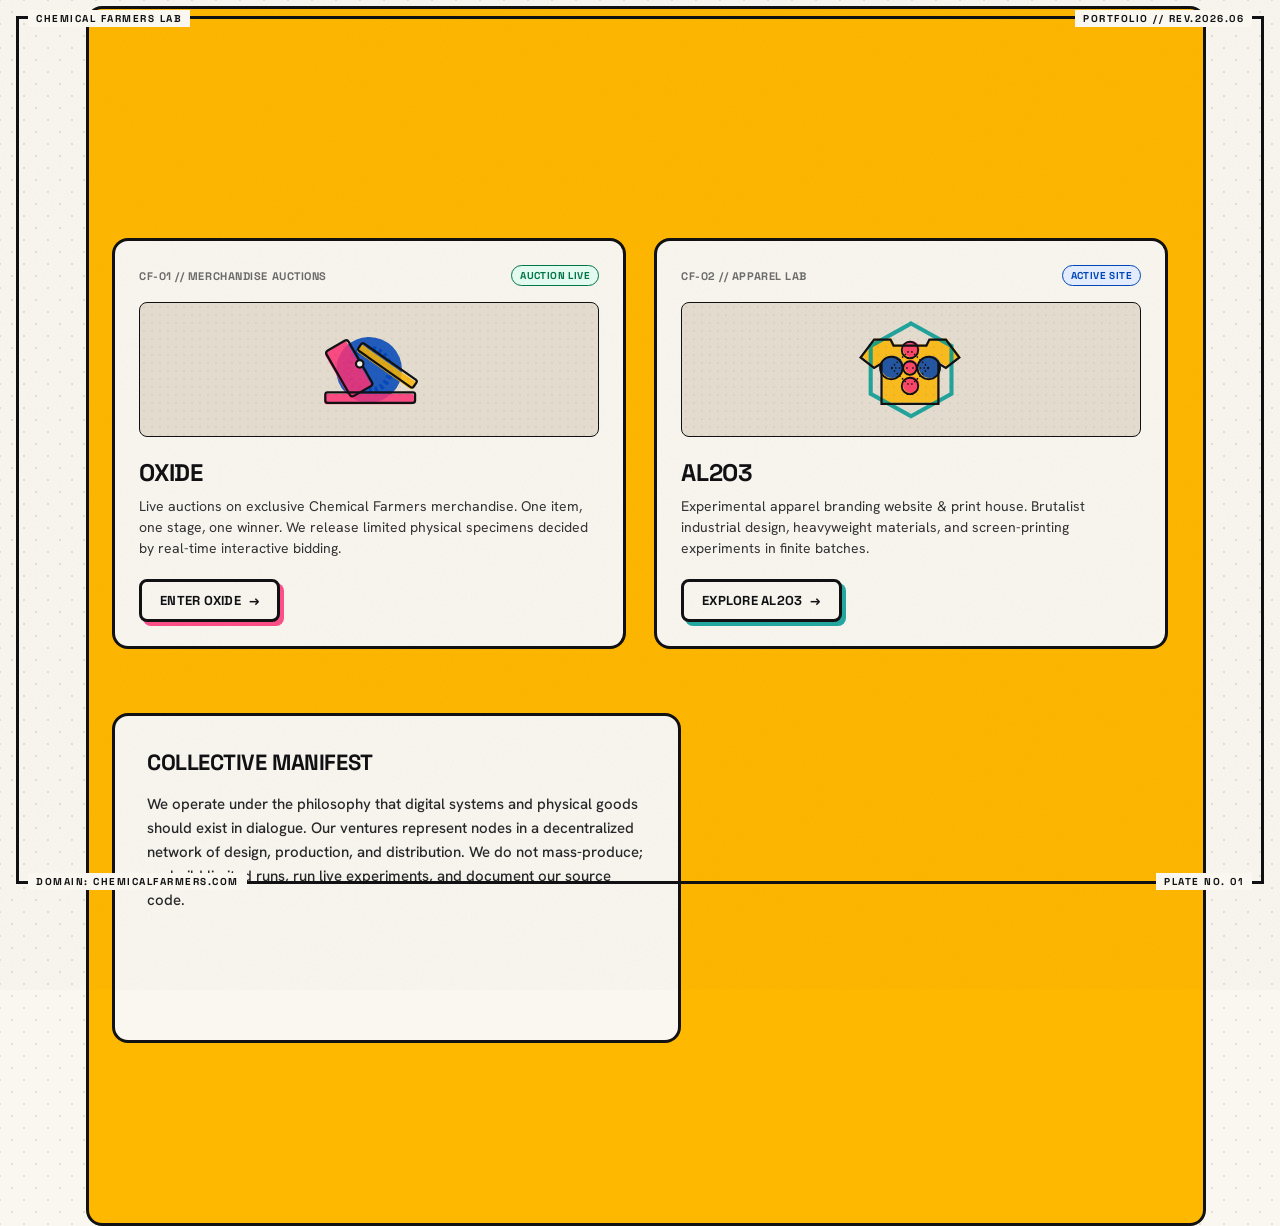
==== index.html @ 2aa8de23 "Optimize vertical spacing, card heights, and page headers to fit content above the first fold" ====
<!DOCTYPE html>
<html lang="en">
<head>
  <meta charset="UTF-8" />
  <meta name="viewport" content="width=device-width, initial-scale=1.0" />
  <title>Chemical Farmers — Ventures Directory</title>
  <meta name="description" content="A directory of active software and physical merchandise ventures built by the Chemical Farmers design lab." />
  <link rel="preconnect" href="https://fonts.googleapis.com" />
  <link rel="preconnect" href="https://fonts.gstatic.com" crossorigin />
  <link href="https://fonts.googleapis.com/css2?family=Space+Grotesk:wght@400;500;600;700;900&family=Hanken+Grotesk:wght@400;500;600;700&display=swap" rel="stylesheet" />
  <style>
    *, *::before, *::after {
      box-sizing: border-box;
      margin: 0;
      padding: 0;
    }

    :root {
      /* Risograph Spot Colors */
      --color-paper: #faf7f0;
      --color-paper-shadow: #e6dfd1;
      --color-ink-dark: #121215;
      
      --color-ink-pink: #ff3377;
      --color-ink-pink-alpha: rgba(255, 51, 119, 0.85);
      
      --color-ink-blue: #0047bb;
      --color-ink-blue-alpha: rgba(0, 71, 187, 0.85);
      
      --color-ink-yellow: #ffb800;
      --color-ink-yellow-alpha: rgba(255, 184, 0, 0.85);
      
      --color-ink-teal: #009c95;
      --color-ink-teal-alpha: rgba(0, 156, 149, 0.85);

      --font-display: "Space Grotesk", system-ui, sans-serif;
      --font-body: "Hanken Grotesk", system-ui, sans-serif;

      --border-heavy: 3.5px solid var(--color-ink-dark);
      --border-light: 1.5px solid var(--color-ink-dark);
    }

    html, body {
      background-color: var(--color-paper);
      /* Subtle halftone/dots background pattern */
      background-image: 
        radial-gradient(var(--color-paper-shadow) 1.5px, transparent 1.5px),
        radial-gradient(var(--color-paper-shadow) 1.5px, transparent 1.5px);
      background-size: 24px 24px;
      background-position: 0 0, 12px 12px;
      color: var(--color-ink-dark);
      font-family: var(--font-body);
      -webkit-font-smoothing: antialiased;
      text-rendering: optimizeLegibility;
      min-height: 100vh;
    }

    /* ── Fine-Grain Overlay ── */
    .noise-overlay {
      position: fixed;
      inset: 0;
      width: 100vw;
      height: 100vh;
      opacity: 0.16;
      z-index: 9999;
      pointer-events: none;
      filter: url(#riso-grain);
    }

    /* ── Print Frame Border ── */
    .print-frame {
      position: fixed;
      inset: 16px;
      border: var(--border-heavy);
      pointer-events: none;
      z-index: 9998;
    }

    .print-border-info {
      position: fixed;
      font-family: var(--font-display);
      font-size: 10px;
      font-weight: 700;
      letter-spacing: 0.15em;
      color: var(--color-ink-dark);
      z-index: 9999;
      pointer-events: none;
      background: var(--color-paper);
      padding: 2px 8px;
      text-transform: uppercase;
    }
    .print-border-info.top-left { top: 10px; left: 28px; }
    .print-border-info.top-right { top: 10px; right: 28px; }
    .print-border-info.bottom-left { bottom: 10px; left: 28px; }
    .print-border-info.bottom-right { bottom: 10px; right: 28px; }

    @media (max-width: 768px) {
      .print-frame { inset: 8px; border-width: 2px; }
      .print-border-info { display: none; }
    }

    /* ── Main Container ── */
    .container {
      max-width: 1120px;
      margin: 0 auto;
      padding: 36px 32px 64px;
      position: relative;
      z-index: 10;
    }

    @media (max-width: 768px) {
      .container {
        padding: 28px 20px 48px;
      }
    }

    /* ── Header ── */
    .header {
      display: flex;
      justify-content: space-between;
      align-items: center;
      margin-bottom: 24px;
    }

    .header-logo {
      display: flex;
      align-items: center;
      gap: 16px;
    }

    .brand-logo {
      display: block;
      filter: drop-shadow(1.5px 1.5px 0 var(--color-ink-dark));
      flex-shrink: 0;
    }

    .header-text-wrap {
      display: flex;
      flex-direction: column;
    }

    .header-eyebrow {
      font-family: var(--font-display);
      font-size: 11px;
      font-weight: 700;
      text-transform: uppercase;
      letter-spacing: 0.1em;
      color: var(--color-ink-pink);
      line-height: 1;
      margin-bottom: 4px;
    }

    .header-title-text {
      font-family: var(--font-display);
      font-size: clamp(20px, 3.5vw, 28px);
      font-weight: 900;
      text-transform: uppercase;
      letter-spacing: -0.02em;
      line-height: 1.1;
      color: var(--color-ink-dark);
      position: relative;
      display: inline-block;
    }

    /* Riso shift text shadow effect */
    .header-title-text::before {
      content: attr(data-text);
      position: absolute;
      left: 1.5px;
      top: -1px;
      color: var(--color-ink-pink-alpha);
      mix-blend-mode: multiply;
      z-index: -1;
      opacity: 0.9;
      pointer-events: none;
    }

    .header-title-text::after {
      content: attr(data-text);
      position: absolute;
      left: -1.5px;
      top: 1px;
      color: var(--color-ink-blue-alpha);
      mix-blend-mode: multiply;
      z-index: -2;
      opacity: 0.9;
      pointer-events: none;
    }

    .header-status {
      display: inline-flex;
      align-items: center;
      gap: 8px;
      padding: 6px 14px;
      border: var(--border-light);
      border-radius: 999px;
      background: var(--color-paper);
      font-family: var(--font-display);
      font-size: 11px;
      font-weight: 700;
      text-transform: uppercase;
      letter-spacing: 0.05em;
      flex-shrink: 0;
    }

    .status-dot {
      width: 7px;
      height: 7px;
      border-radius: 50%;
      background-color: var(--color-ink-teal);
      animation: pulse 1.8s infinite ease-in-out;
    }

    @keyframes pulse {
      0%, 100% { transform: scale(1); opacity: 1; }
      50% { transform: scale(1.3); opacity: 0.4; }
    }

    /* ── Page Intro ── */
    .page-intro {
      margin-bottom: 28px;
      max-width: 780px;
    }

    .page-desc-text {
      font-size: 16px;
      line-height: 1.5;
      font-weight: 500;
      color: var(--color-ink-dark);
      opacity: 0.85;
    }

    /* Brush highlighter effect */
    .highlight-ink {
      position: relative;
      display: inline-block;
      padding: 0 4px;
      z-index: 1;
    }

    .highlight-ink::before {
      content: "";
      position: absolute;
      left: 0;
      bottom: 2px;
      width: 100%;
      height: 48%;
      z-index: -1;
      transform: rotate(-0.5deg);
    }
    
    .highlight-ink.pink::before { background-color: var(--color-ink-pink-alpha); }
    .highlight-ink.yellow::before { background-color: var(--color-ink-yellow-alpha); }

    /* ── Section Header ── */
    .section-header {
      margin-bottom: 24px;
      border-bottom: var(--border-heavy);
      padding-bottom: 8px;
      display: flex;
      justify-content: space-between;
      align-items: flex-end;
    }

    .section-title {
      font-family: var(--font-display);
      font-size: 16px;
      font-weight: 800;
      text-transform: uppercase;
      letter-spacing: 0.05em;
      opacity: 0.8;
    }

    .section-tag {
      font-family: var(--font-display);
      font-size: 11px;
      font-weight: 700;
      letter-spacing: 0.08em;
      opacity: 0.5;
    }

    /* ── Ventures Grid ── */
    .ventures-grid {
      display: grid;
      grid-template-columns: repeat(auto-fit, minmax(320px, 1fr));
      gap: 28px;
      margin-bottom: 64px;
    }

    @media (max-width: 480px) {
      .ventures-grid {
        grid-template-columns: 1fr;
      }
    }

    /* ── Venture Cards ── */
    .card-wrap {
      position: relative;
      display: block;
      text-decoration: none;
      color: inherit;
      outline: none;
    }

    /* The offset print color shadow block */
    .card-ink-shadow {
      position: absolute;
      inset: 0;
      border-radius: 16px;
      border: var(--border-heavy);
      z-index: 1;
      transform: translate(6px, 6px);
      transition: transform 0.25s cubic-bezier(0.16, 1, 0.3, 1);
    }

    .pink-shadow { background-color: var(--color-ink-pink); }
    .teal-shadow { background-color: var(--color-ink-teal); }
    .yellow-shadow { background-color: var(--color-ink-yellow); }

    /* The primary card surface */
    .card-body {
      position: relative;
      z-index: 2;
      background: var(--color-paper);
      border: var(--border-heavy);
      border-radius: 16px;
      padding: 24px;
      height: 100%;
      display: flex;
      flex-direction: column;
      transition: transform 0.25s cubic-bezier(0.16, 1, 0.3, 1);
    }

    /* Card header metadata */
    .card-header {
      display: flex;
      justify-content: space-between;
      align-items: center;
      margin-bottom: 16px;
    }

    .card-meta {
      font-family: var(--font-display);
      font-size: 11px;
      font-weight: 700;
      letter-spacing: 0.05em;
      opacity: 0.6;
    }

    .card-status-pill {
      font-family: var(--font-display);
      font-size: 10px;
      font-weight: 700;
      text-transform: uppercase;
      padding: 3px 8px;
      border: var(--border-light);
      border-radius: 999px;
      letter-spacing: 0.04em;
    }

    .card-status-pill.green {
      background-color: #e5fdf3;
      color: #007747;
      border-color: #007747;
    }

    .card-status-pill.blue {
      background-color: #e6efff;
      color: var(--color-ink-blue);
      border-color: var(--color-ink-blue);
    }

    /* Card visual graphic container */
    .graphic-container {
      position: relative;
      width: 100%;
      height: 135px;
      background-color: var(--color-paper-shadow);
      border: var(--border-light);
      border-radius: 8px;
      margin-bottom: 20px;
      overflow: hidden;
      display: flex;
      align-items: center;
      justify-content: center;
    }

    /* Grid layout simulation inside cards */
    .graphic-container::before {
      content: "";
      position: absolute;
      inset: 0;
      background-image: radial-gradient(var(--color-ink-dark) 0.8px, transparent 0.8px);
      background-size: 8px 8px;
      opacity: 0.05;
      pointer-events: none;
    }

    .venture-graphic {
      width: 90%;
      height: 90%;
      max-height: 120px;
      transition: transform 0.4s cubic-bezier(0.16, 1, 0.3, 1);
    }

    /* Card Details */
    .card-title {
      font-family: var(--font-display);
      font-size: 24px;
      font-weight: 800;
      text-transform: uppercase;
      letter-spacing: -0.01em;
      margin-bottom: 8px;
      color: var(--color-ink-dark);
    }

    .card-desc {
      font-size: 14px;
      line-height: 1.5;
      opacity: 0.85;
      color: var(--color-ink-dark);
      margin-bottom: 20px;
      flex-grow: 1;
    }

    /* Card footer button */
    .card-footer {
      display: flex;
      margin-top: auto;
    }

    .card-link-btn {
      display: inline-flex;
      align-items: center;
      gap: 8px;
      font-family: var(--font-display);
      font-size: 13px;
      font-weight: 700;
      text-transform: uppercase;
      letter-spacing: 0.02em;
      padding: 10px 18px;
      border: var(--border-heavy);
      border-radius: 8px;
      background: var(--color-paper);
      color: var(--color-ink-dark);
      transition: background 0.15s, color 0.15s, box-shadow 0.25s, transform 0.25s;
    }

    .pink-btn { box-shadow: 4px 4px 0 var(--color-ink-pink-alpha); }
    .teal-btn { box-shadow: 4px 4px 0 var(--color-ink-teal-alpha); }

    .arrow {
      transition: transform 0.25s cubic-bezier(0.16, 1, 0.3, 1);
    }

    /* Interactive Hover Transitions */
    .card-wrap:hover .card-body {
      transform: translate(-4px, -4px);
    }

    .card-wrap:hover .card-ink-shadow {
      transform: translate(10px, 10px);
    }

    .card-wrap:active .card-body {
      transform: translate(1px, 1px);
    }

    .card-wrap:active .card-ink-shadow {
      transform: translate(3px, 3px);
    }

    /* Riso screen layers slide slightly relative to outline to feel organic */
    .card-wrap:hover .riso-layers {
      transform: translate(2px, -1.5px);
    }

    .card-wrap:hover .stamp-outlines {
      transform: translate(-1px, 1px);
    }

    .card-wrap:hover .venture-graphic {
      transform: scale(1.02);
    }

    .card-wrap:hover .pink-btn {
      background-color: var(--color-ink-pink);
      color: var(--color-paper);
      box-shadow: 0px 0px 0 var(--color-ink-pink-alpha);
      transform: translate(2px, 2px);
    }

    .card-wrap:hover .teal-btn {
      background-color: var(--color-ink-teal);
      color: var(--color-paper);
      box-shadow: 0px 0px 0 var(--color-ink-teal-alpha);
      transform: translate(2px, 2px);
    }

    .card-wrap:hover .arrow {
      transform: translateX(3px);
    }

    /* Transitions for SVG groups */
    .riso-layers, .stamp-outlines {
      transition: transform 0.4s cubic-bezier(0.16, 1, 0.3, 1);
    }

    /* ── Secondary Section: Studio Manifest & Logbook ── */
    .manifest-section {
      margin-bottom: 64px;
    }

    .manifest-grid {
      display: grid;
      grid-template-columns: 1.25fr 1fr;
      gap: 32px;
    }

    @media (max-width: 860px) {
      .manifest-grid {
        grid-template-columns: 1fr;
      }
    }

    .manifest-body {
      padding: 32px;
    }

    .manifest-title {
      font-family: var(--font-display);
      font-size: 22px;
      font-weight: 800;
      text-transform: uppercase;
      letter-spacing: -0.02em;
      margin-bottom: 16px;
    }

    .manifest-text {
      font-size: 15px;
      line-height: 1.6;
      opacity: 0.9;
      font-weight: 500;
    }

    .logbook-body {
      padding: 32px;
      background: var(--color-paper);
      border: var(--border-heavy);
      border-radius: 16px;
    }

    .logbook-title {
      font-family: var(--font-display);
      font-size: 18px;
      font-weight: 800;
      text-transform: uppercase;
      letter-spacing: -0.01em;
      margin-bottom: 20px;
      border-bottom: var(--border-light);
      padding-bottom: 8px;
    }

    .logbook-list {
      list-style: none;
      display: flex;
      flex-direction: column;
      gap: 18px;
    }

    .logbook-list li {
      display: flex;
      gap: 12px;
      align-items: flex-start;
    }

    .logbook-list li .num {
      font-family: var(--font-display);
      font-size: 13px;
      font-weight: 800;
      color: var(--color-ink-pink);
    }

    .logbook-list li .detail strong {
      font-family: var(--font-display);
      font-size: 15px;
      font-weight: 700;
      display: block;
      margin-bottom: 2px;
      text-transform: uppercase;
    }

    .logbook-list li .detail p {
      font-size: 13px;
      line-height: 1.4;
      opacity: 0.8;
    }

    /* ── Footer ── */
    .footer {
      border-top: var(--border-heavy);
      padding-top: 28px;
      display: flex;
      justify-content: space-between;
      align-items: center;
      font-family: var(--font-display);
      font-size: 12px;
      font-weight: 700;
      text-transform: uppercase;
      letter-spacing: 0.05em;
    }

    @media (max-width: 600px) {
      .footer {
        flex-direction: column;
        gap: 16px;
        text-align: center;
      }
    }

    .footer-links {
      display: flex;
      gap: 20px;
    }

    .footer-links a {
      color: var(--color-ink-dark);
      text-decoration: none;
      border-bottom: 2px solid transparent;
      transition: border-color 0.15s;
    }

    .footer-links a:hover {
      border-color: var(--color-ink-pink);
    }
  </style>
</head>
<body>

  <!-- Fine Grain Texture Layer -->
  <div class="noise-overlay"></div>

  <!-- SVG Filter defining organic Risograph grain -->
  <svg style="position: absolute; width: 0; height: 0;" aria-hidden="true">
    <filter id="riso-grain">
      <!-- Fractal noise for print paper fibers -->
      <feTurbulence type="fractalNoise" baseFrequency="0.8" numOctaves="4" stitchTiles="stitch" />
      <feColorMatrix type="matrix" values="0 0 0 0 0   0 0 0 0 0   0 0 0 0 0  0 0 0 0.18 0" />
    </filter>
  </svg>

  <!-- Technical Print Border Frame & Markings -->
  <div class="print-frame"></div>
  <div class="print-border-info top-left">Chemical Farmers Lab</div>
  <div class="print-border-info top-right">Portfolio // Rev.2026.06</div>
  <div class="print-border-info bottom-left">Domain: chemicalfarmers.com</div>
  <div class="print-border-info bottom-right">Plate No. 01</div>

  <div class="container">
    
    <!-- ── Header ── -->
    <header class="header">
      <div class="header-logo">
        <svg class="brand-logo" viewBox="0 0 100 100" width="46" height="46" aria-label="Chemical Farmers Stamp Logo">
          <!-- Overlapping translucent colors forming screen print stamps -->
          <g mix-blend-mode="multiply">
            <circle cx="43" cy="43" r="29" fill="var(--color-ink-pink)" />
            <circle cx="57" cy="43" r="29" fill="var(--color-ink-blue)" />
            <circle cx="50" cy="57" r="29" fill="var(--color-ink-yellow)" />
          </g>
          <!-- Heavy black stamp container -->
          <circle cx="50" cy="50" r="43" fill="none" stroke="var(--color-ink-dark)" stroke-width="4.5" />
          <path d="M 50 12 L 50 88 M 12 50 L 88 50" stroke="var(--color-ink-dark)" stroke-dasharray="2 6" stroke-width="1.5" />
        </svg>
        <div class="header-text-wrap">
          <span class="header-eyebrow">Chemical Farmers</span>
          <h1 class="header-title-text" data-text="Ventures Directory">Ventures Directory</h1>
        </div>
      </div>
      <div class="header-status">
        <span class="status-dot"></span>
        <span>Studio Active</span>
      </div>
    </header>

    <!-- ── Page Intro (Visible title description) ── -->
    <div class="page-intro">
      <p class="page-desc-text">
        A curated portfolio of active digital systems, live merchandise auctions, and experimental textile branding labs developed by the <span class="highlight-ink pink">Chemical Farmers</span> design collective.
      </p>
    </div>

    <!-- ── Ventures Section ── -->
    <section class="ventures-section">
      <div class="section-header">
        <h2 class="section-title">Active Projects</h2>
        <p class="section-tag">CATALOG: CF-01 // CF-02</p>
      </div>

      <div class="ventures-grid">
        
        <!-- Venture 01: Oxide -->
        <a href="https://oxide.chemicalfarmers.com" target="_blank" rel="noopener noreferrer" class="card-wrap">
          <div class="card-ink-shadow pink-shadow"></div>
          <div class="card-body">
            
            <div class="card-header">
              <span class="card-meta">CF-01 // MERCHANDISE AUCTIONS</span>
              <span class="card-status-pill green">Auction Live</span>
            </div>

            <!-- Conceptual Riso Illustration (Oxide: Gavel / Bid drop) -->
            <div class="graphic-container">
              <svg class="venture-graphic" viewBox="0 0 240 160" aria-hidden="true">
                <g class="riso-layers" mix-blend-mode="multiply">
                  <!-- Blue Layer: Sound waves / Target rings -->
                  <circle cx="120" cy="80" r="44" fill="var(--color-ink-blue-alpha)" />
                  <circle cx="120" cy="80" r="28" fill="none" stroke="var(--color-ink-blue-alpha)" stroke-width="8" stroke-dasharray="4 4" />
                  <!-- Pink Layer: Gavel strike blocks -->
                  <rect x="75" y="45" width="34" height="70" rx="4" transform="rotate(-30 92 80)" fill="var(--color-ink-pink-alpha)" />
                  <rect x="60" y="112" width="120" height="14" rx="3" fill="var(--color-ink-pink-alpha)" />
                  <!-- Yellow Layer: Gavel Handle -->
                  <rect x="98" y="70" width="90" height="12" rx="3" transform="rotate(35 143 76)" fill="var(--color-ink-yellow-alpha)" />
                </g>
                <!-- Offset outlines simulating print misalignment -->
                <g class="stamp-outlines" transform="translate(1.5, -2)">
                  <rect x="60" y="112" width="120" height="14" rx="3" fill="none" stroke="var(--color-ink-dark)" stroke-width="3" />
                  <rect x="75" y="45" width="34" height="70" rx="4" transform="rotate(-30 92 80)" fill="none" stroke="var(--color-ink-dark)" stroke-width="3" />
                  <rect x="98" y="70" width="90" height="12" rx="3" transform="rotate(35 143 76)" fill="none" stroke="var(--color-ink-dark)" stroke-width="3" />
                  <circle cx="106" cy="74" r="5" fill="var(--color-paper)" stroke="var(--color-ink-dark)" stroke-width="3" />
                </g>
              </svg>
            </div>

            <h3 class="card-title">Oxide</h3>
            <p class="card-desc">
              Live auctions on exclusive Chemical Farmers merchandise. One item, one stage, one winner. We release limited physical specimens decided by real-time interactive bidding.
            </p>

            <div class="card-footer">
              <span class="card-link-btn pink-btn">
                Enter Oxide <span class="arrow">→</span>
              </span>
            </div>
            
          </div>
        </a>

        <!-- Venture 02: AL2O3 -->
        <a href="https://al2o3.chemicalfarmers.com" target="_blank" rel="noopener noreferrer" class="card-wrap">
          <div class="card-ink-shadow teal-shadow"></div>
          <div class="card-body">
            
            <div class="card-header">
              <span class="card-meta">CF-02 // APPAREL LAB</span>
              <span class="card-status-pill blue">Active Site</span>
            </div>

            <!-- Conceptual Riso Illustration (AL2O3: Screen print t-shirt & chemical structure) -->
            <div class="graphic-container">
              <svg class="venture-graphic" viewBox="0 0 240 160" aria-hidden="true">
                <g class="riso-layers" mix-blend-mode="multiply">
                  <!-- Yellow Layer: T-shirt silhouette -->
                  <path d="M 72 38 L 94 38 L 98 46 L 120 46 L 142 46 L 146 38 L 168 38 L 186 62 L 168 76 L 158 70 L 158 124 L 82 124 L 82 70 L 72 76 L 54 62 Z" fill="var(--color-ink-yellow-alpha)" />
                  <!-- Teal Layer: Screen frame hexagon -->
                  <polygon points="120,18 174,48 174,112 120,142 66,112 66,48" fill="none" stroke="var(--color-ink-teal-alpha)" stroke-width="5.5" />
                  <!-- Blue Layer: Molecular structure representing Al2O3 -->
                  <circle cx="95" cy="76" r="15" fill="var(--color-ink-blue-alpha)" />
                  <circle cx="145" cy="76" r="15" fill="var(--color-ink-blue-alpha)" />
                  <circle cx="120" cy="52" r="11" fill="var(--color-ink-pink-alpha)" />
                  <circle cx="120" cy="100" r="11" fill="var(--color-ink-pink-alpha)" />
                  <circle cx="120" cy="76" r="9" fill="var(--color-ink-pink-alpha)" />
                </g>
                <!-- Offset outlines simulating print misalignment -->
                <g class="stamp-outlines" transform="translate(-1.5, 1.5)">
                  <!-- T-shirt outline -->
                  <path d="M 72 38 L 94 38 L 98 46 L 120 46 L 142 46 L 146 38 L 168 38 L 186 62 L 168 76 L 158 70 L 158 124 L 82 124 L 82 70 L 72 76 L 54 62 Z" fill="none" stroke="var(--color-ink-dark)" stroke-width="3" />
                  <!-- Chemical bonds (dashed) -->
                  <line x1="95" y1="76" x2="120" y2="52" stroke="var(--color-ink-dark)" stroke-width="2" stroke-dasharray="2 3" />
                  <line x1="95" y1="76" x2="120" y2="76" stroke="var(--color-ink-dark)" stroke-width="2" stroke-dasharray="2 3" />
                  <line x1="95" y1="76" x2="120" y2="100" stroke="var(--color-ink-dark)" stroke-width="2" stroke-dasharray="2 3" />
                  <line x1="145" y1="76" x2="120" y2="52" stroke="var(--color-ink-dark)" stroke-width="2" stroke-dasharray="2 3" />
                  <line x1="145" y1="76" x2="120" y2="76" stroke="var(--color-ink-dark)" stroke-width="2" stroke-dasharray="2 3" />
                  <line x1="145" y1="76" x2="120" y2="100" stroke="var(--color-ink-dark)" stroke-width="2" stroke-dasharray="2 3" />
                  <!-- Atoms outlines -->
                  <circle cx="95" cy="76" r="15" fill="none" stroke="var(--color-ink-dark)" stroke-width="2.5" />
                  <circle cx="145" cy="76" r="15" fill="none" stroke="var(--color-ink-dark)" stroke-width="2.5" />
                  <circle cx="120" cy="52" r="11" fill="none" stroke="var(--color-ink-dark)" stroke-width="2.5" />
                  <circle cx="120" cy="100" r="11" fill="none" stroke="var(--color-ink-dark)" stroke-width="2.5" />
                  <circle cx="120" cy="76" r="9" fill="none" stroke="var(--color-ink-dark)" stroke-width="2.5" />
                </g>
              </svg>
            </div>

            <h3 class="card-title">AL2O3</h3>
            <p class="card-desc">
              Experimental apparel branding website & print house. Brutalist industrial design, heavyweight materials, and screen-printing experiments in finite batches.
            </p>

            <div class="card-footer">
              <span class="card-link-btn teal-btn">
                Explore AL2O3 <span class="arrow">→</span>
              </span>
            </div>
            
          </div>
        </a>

      </div>
    </section>

    <!-- ── Secondary Section: Studio Manifest & Logbook ── -->
    <section class="manifest-section">
      <div class="manifest-grid">
        
        <div class="manifest-card">
          <div class="card-ink-shadow yellow-shadow"></div>
          <div class="card-body manifest-body">
            <h3 class="manifest-title">Collective Manifest</h3>
            <p class="manifest-text">
              We operate under the philosophy that digital systems and physical goods should exist in dialogue. Our ventures represent nodes in a decentralized network of design, production, and distribution. We do not mass-produce; we build limited runs, run live experiments, and document our source code.
            </p>
          </div>
        </div>

        <div class="logbook-card">
          <div class="logbook-body">
            <h3 class="logbook-title">Core Principles</h3>
            <ul class="logbook-list">
              <li>
                <span class="num">01 /</span>
                <div class="detail">
                  <strong>Tactile Overload</strong>
                  <p>Whether ink on cotton or pixels on a screen, texture, noise, and friction create depth.</p>
                </div>
              </li>
              <li>
                <span class="num">02 /</span>
                <div class="detail">
                  <strong>Open Architecture</strong>
                  <p>Our codebases and processes are shared openly, inviting adaptation and analysis.</p>
                </div>
              </li>
              <li>
                <span class="num">03 /</span>
                <div class="detail">
                  <strong>Finite Output</strong>
                  <p>Scarcity drives appreciation. When a batch or auction is complete, it does not repeat.</p>
                </div>
              </li>
            </ul>
          </div>
        </div>

      </div>
    </section>

    <!-- ── Footer ── -->
    <footer class="footer">
      <div class="footer-left">
        <p>&copy; 2026 Chemical Farmers. All rights reserved.</p>
      </div>
      <div class="footer-links">
        <a href="https://oxide.chemicalfarmers.com" target="_blank" rel="noopener noreferrer">Oxide</a>
        <a href="https://al2o3.chemicalfarmers.com" target="_blank" rel="noopener noreferrer">AL2O3</a>
      </div>
    </footer>

  </div>

</body>
</html>
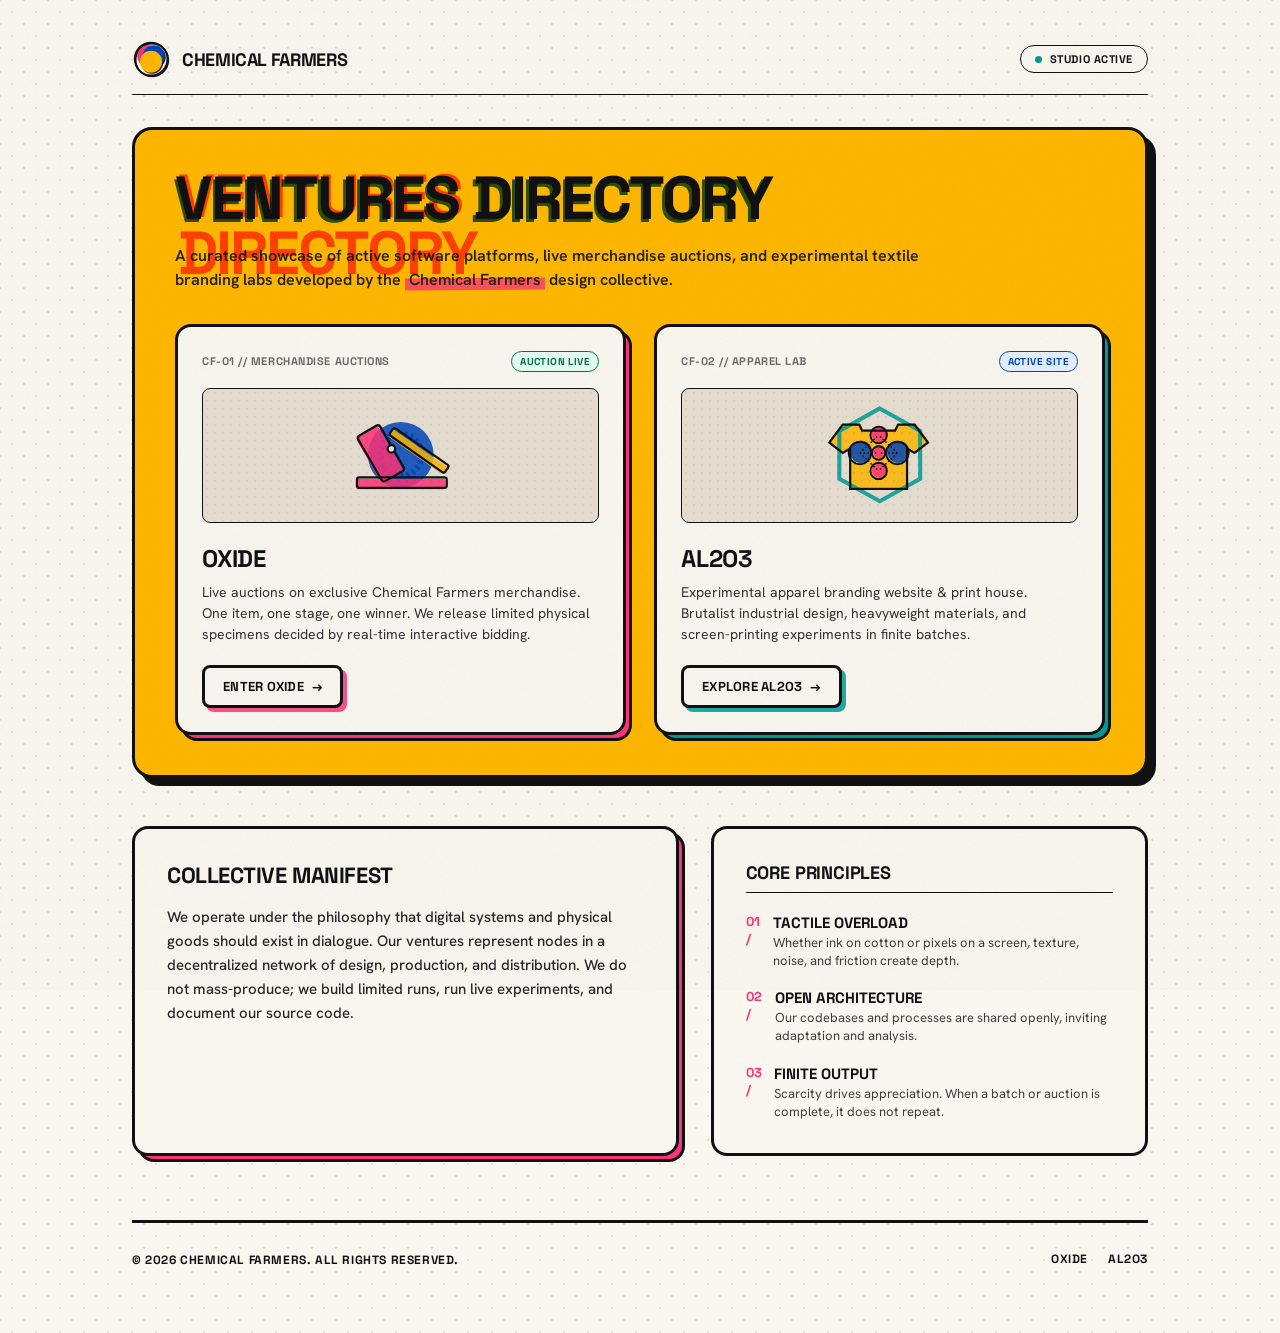
==== commit 19cca11b: "Position page title and description inside the yellow ventures container box" ====
--- a/index.html
+++ b/index.html
@@ -67,43 +67,11 @@
       filter: url(#riso-grain);
     }
 
-    /* ── Print Frame Border ── */
-    .print-frame {
-      position: fixed;
-      inset: 16px;
-      border: var(--border-heavy);
-      pointer-events: none;
-      z-index: 9998;
-    }
-
-    .print-border-info {
-      position: fixed;
-      font-family: var(--font-display);
-      font-size: 10px;
-      font-weight: 700;
-      letter-spacing: 0.15em;
-      color: var(--color-ink-dark);
-      z-index: 9999;
-      pointer-events: none;
-      background: var(--color-paper);
-      padding: 2px 8px;
-      text-transform: uppercase;
-    }
-    .print-border-info.top-left { top: 10px; left: 28px; }
-    .print-border-info.top-right { top: 10px; right: 28px; }
-    .print-border-info.bottom-left { bottom: 10px; left: 28px; }
-    .print-border-info.bottom-right { bottom: 10px; right: 28px; }
-
-    @media (max-width: 768px) {
-      .print-frame { inset: 8px; border-width: 2px; }
-      .print-border-info { display: none; }
-    }
-
     /* ── Main Container ── */
     .container {
-      max-width: 1120px;
+      max-width: 1080px;
       margin: 0 auto;
-      padding: 36px 32px 64px;
+      padding: 40px 32px 64px;
       position: relative;
       z-index: 10;
     }
@@ -119,72 +87,29 @@
       display: flex;
       justify-content: space-between;
       align-items: center;
-      margin-bottom: 24px;
+      margin-bottom: 32px;
+      border-bottom: var(--border-light);
+      padding-bottom: 16px;
     }
 
     .header-logo {
       display: flex;
       align-items: center;
-      gap: 16px;
+      gap: 12px;
     }
 
     .brand-logo {
       display: block;
-      filter: drop-shadow(1.5px 1.5px 0 var(--color-ink-dark));
+      filter: drop-shadow(1px 1px 0 var(--color-ink-dark));
       flex-shrink: 0;
     }
 
-    .header-text-wrap {
-      display: flex;
-      flex-direction: column;
-    }
-
-    .header-eyebrow {
-      font-family: var(--font-display);
-      font-size: 11px;
+    .header-title {
+      font-family: var(--font-display);
+      font-size: 18px;
       font-weight: 700;
       text-transform: uppercase;
-      letter-spacing: 0.1em;
-      color: var(--color-ink-pink);
-      line-height: 1;
-      margin-bottom: 4px;
-    }
-
-    .header-title-text {
-      font-family: var(--font-display);
-      font-size: clamp(20px, 3.5vw, 28px);
-      font-weight: 900;
-      text-transform: uppercase;
       letter-spacing: -0.02em;
-      line-height: 1.1;
-      color: var(--color-ink-dark);
-      position: relative;
-      display: inline-block;
-    }
-
-    /* Riso shift text shadow effect */
-    .header-title-text::before {
-      content: attr(data-text);
-      position: absolute;
-      left: 1.5px;
-      top: -1px;
-      color: var(--color-ink-pink-alpha);
-      mix-blend-mode: multiply;
-      z-index: -1;
-      opacity: 0.9;
-      pointer-events: none;
-    }
-
-    .header-title-text::after {
-      content: attr(data-text);
-      position: absolute;
-      left: -1.5px;
-      top: 1px;
-      color: var(--color-ink-blue-alpha);
-      mix-blend-mode: multiply;
-      z-index: -2;
-      opacity: 0.9;
-      pointer-events: none;
     }
 
     .header-status {
@@ -216,18 +141,87 @@
       50% { transform: scale(1.3); opacity: 0.4; }
     }
 
-    /* ── Page Intro ── */
-    .page-intro {
-      margin-bottom: 28px;
-      max-width: 780px;
-    }
-
-    .page-desc-text {
+    /* ── Ventures Yellow Box Container ── */
+    .ventures-box-wrap {
+      position: relative;
+      margin-bottom: 48px;
+    }
+
+    .ventures-box-shadow {
+      position: absolute;
+      inset: 0;
+      background-color: var(--color-ink-dark);
+      border-radius: 20px;
+      border: var(--border-heavy);
+      z-index: 1;
+      transform: translate(8px, 8px);
+    }
+
+    .ventures-box-body {
+      position: relative;
+      z-index: 2;
+      background-color: var(--color-ink-yellow);
+      border: var(--border-heavy);
+      border-radius: 20px;
+      padding: 40px;
+    }
+
+    @media (max-width: 768px) {
+      .ventures-box-body {
+        padding: 24px;
+      }
+    }
+
+    /* ── Ventures Intro (Title inside yellow box) ── */
+    .ventures-intro {
+      margin-bottom: 32px;
+      max-width: 800px;
+    }
+
+    .ventures-title {
+      font-family: var(--font-display);
+      font-size: clamp(2.2rem, 6vw, 3.8rem);
+      font-weight: 900;
+      text-transform: uppercase;
+      letter-spacing: -0.03em;
+      line-height: 0.95;
+      color: var(--color-ink-dark);
+      position: relative;
+      display: inline-block;
+      margin-bottom: 16px;
+    }
+
+    /* Riso shift text shadow effect using blend modes on yellow */
+    .ventures-title::before {
+      content: attr(data-text);
+      position: absolute;
+      left: 2.5px;
+      top: -2.5px;
+      color: var(--color-ink-pink-alpha);
+      mix-blend-mode: multiply;
+      z-index: -1;
+      opacity: 0.95;
+      pointer-events: none;
+    }
+
+    .ventures-title::after {
+      content: attr(data-text);
+      position: absolute;
+      left: -2.5px;
+      top: 2.5px;
+      color: var(--color-ink-blue-alpha);
+      mix-blend-mode: multiply;
+      z-index: -2;
+      opacity: 0.95;
+      pointer-events: none;
+    }
+
+    .ventures-desc {
       font-size: 16px;
       line-height: 1.5;
-      font-weight: 500;
+      font-weight: 600;
       color: var(--color-ink-dark);
-      opacity: 0.85;
+      opacity: 0.9;
     }
 
     /* Brush highlighter effect */
@@ -252,39 +246,11 @@
     .highlight-ink.pink::before { background-color: var(--color-ink-pink-alpha); }
     .highlight-ink.yellow::before { background-color: var(--color-ink-yellow-alpha); }
 
-    /* ── Section Header ── */
-    .section-header {
-      margin-bottom: 24px;
-      border-bottom: var(--border-heavy);
-      padding-bottom: 8px;
-      display: flex;
-      justify-content: space-between;
-      align-items: flex-end;
-    }
-
-    .section-title {
-      font-family: var(--font-display);
-      font-size: 16px;
-      font-weight: 800;
-      text-transform: uppercase;
-      letter-spacing: 0.05em;
-      opacity: 0.8;
-    }
-
-    .section-tag {
-      font-family: var(--font-display);
-      font-size: 11px;
-      font-weight: 700;
-      letter-spacing: 0.08em;
-      opacity: 0.5;
-    }
-
     /* ── Ventures Grid ── */
     .ventures-grid {
       display: grid;
       grid-template-columns: repeat(auto-fit, minmax(320px, 1fr));
       gap: 28px;
-      margin-bottom: 64px;
     }
 
     @media (max-width: 480px) {
@@ -300,6 +266,11 @@
       text-decoration: none;
       color: inherit;
       outline: none;
+    }
+
+    /* Positioned containers for cards & manifests */
+    .manifest-card, .logbook-card {
+      position: relative;
     }
 
     /* The offset print color shadow block */
@@ -649,19 +620,12 @@
     </filter>
   </svg>
 
-  <!-- Technical Print Border Frame & Markings -->
-  <div class="print-frame"></div>
-  <div class="print-border-info top-left">Chemical Farmers Lab</div>
-  <div class="print-border-info top-right">Portfolio // Rev.2026.06</div>
-  <div class="print-border-info bottom-left">Domain: chemicalfarmers.com</div>
-  <div class="print-border-info bottom-right">Plate No. 01</div>
-
   <div class="container">
     
     <!-- ── Header ── -->
     <header class="header">
       <div class="header-logo">
-        <svg class="brand-logo" viewBox="0 0 100 100" width="46" height="46" aria-label="Chemical Farmers Stamp Logo">
+        <svg class="brand-logo" viewBox="0 0 100 100" width="38" height="38" aria-label="Chemical Farmers Stamp Logo">
           <!-- Overlapping translucent colors forming screen print stamps -->
           <g mix-blend-mode="multiply">
             <circle cx="43" cy="43" r="29" fill="var(--color-ink-pink)" />
@@ -670,12 +634,8 @@
           </g>
           <!-- Heavy black stamp container -->
           <circle cx="50" cy="50" r="43" fill="none" stroke="var(--color-ink-dark)" stroke-width="4.5" />
-          <path d="M 50 12 L 50 88 M 12 50 L 88 50" stroke="var(--color-ink-dark)" stroke-dasharray="2 6" stroke-width="1.5" />
         </svg>
-        <div class="header-text-wrap">
-          <span class="header-eyebrow">Chemical Farmers</span>
-          <h1 class="header-title-text" data-text="Ventures Directory">Ventures Directory</h1>
-        </div>
+        <span class="header-title">Chemical Farmers</span>
       </div>
       <div class="header-status">
         <span class="status-dot"></span>
@@ -683,138 +643,140 @@
       </div>
     </header>
 
-    <!-- ── Page Intro (Visible title description) ── -->
-    <div class="page-intro">
-      <p class="page-desc-text">
-        A curated portfolio of active digital systems, live merchandise auctions, and experimental textile branding labs developed by the <span class="highlight-ink pink">Chemical Farmers</span> design collective.
-      </p>
+    <!-- ── Ventures Yellow Box Container ── -->
+    <div class="ventures-box-wrap">
+      <div class="ventures-box-shadow"></div>
+      <div class="ventures-box-body">
+
+        <!-- ── Ventures Intro (Title inside yellow box) ── -->
+        <div class="ventures-intro">
+          <h1 class="ventures-title" data-text="Ventures Directory">Ventures Directory</h1>
+          <p class="ventures-desc">
+            A curated showcase of active software platforms, live merchandise auctions, and experimental textile branding labs developed by the <span class="highlight-ink pink">Chemical Farmers</span> design collective.
+          </p>
+        </div>
+
+        <!-- ── Ventures Section Grid ── -->
+        <div class="ventures-grid">
+          
+          <!-- Venture 01: Oxide -->
+          <a href="https://oxide.chemicalfarmers.com" target="_blank" rel="noopener noreferrer" class="card-wrap">
+            <div class="card-ink-shadow pink-shadow"></div>
+            <div class="card-body">
+              
+              <div class="card-header">
+                <span class="card-meta">CF-01 // MERCHANDISE AUCTIONS</span>
+                <span class="card-status-pill green">Auction Live</span>
+              </div>
+
+              <!-- Conceptual Riso Illustration (Oxide: Gavel / Bid drop) -->
+              <div class="graphic-container">
+                <svg class="venture-graphic" viewBox="0 0 240 160" aria-hidden="true">
+                  <g class="riso-layers" mix-blend-mode="multiply">
+                    <!-- Blue Layer: Sound waves / Target rings -->
+                    <circle cx="120" cy="80" r="44" fill="var(--color-ink-blue-alpha)" />
+                    <circle cx="120" cy="80" r="28" fill="none" stroke="var(--color-ink-blue-alpha)" stroke-width="8" stroke-dasharray="4 4" />
+                    <!-- Pink Layer: Gavel strike blocks -->
+                    <rect x="75" y="45" width="34" height="70" rx="4" transform="rotate(-30 92 80)" fill="var(--color-ink-pink-alpha)" />
+                    <rect x="60" y="112" width="120" height="14" rx="3" fill="var(--color-ink-pink-alpha)" />
+                    <!-- Yellow Layer: Gavel Handle -->
+                    <rect x="98" y="70" width="90" height="12" rx="3" transform="rotate(35 143 76)" fill="var(--color-ink-yellow-alpha)" />
+                  </g>
+                  <!-- Offset outlines simulating print misalignment -->
+                  <g class="stamp-outlines" transform="translate(1.5, -2)">
+                    <rect x="60" y="112" width="120" height="14" rx="3" fill="none" stroke="var(--color-ink-dark)" stroke-width="3" />
+                    <rect x="75" y="45" width="34" height="70" rx="4" transform="rotate(-30 92 80)" fill="none" stroke="var(--color-ink-dark)" stroke-width="3" />
+                    <rect x="98" y="70" width="90" height="12" rx="3" transform="rotate(35 143 76)" fill="none" stroke="var(--color-ink-dark)" stroke-width="3" />
+                    <circle cx="106" cy="74" r="5" fill="var(--color-paper)" stroke="var(--color-ink-dark)" stroke-width="3" />
+                  </g>
+                </svg>
+              </div>
+
+              <h3 class="card-title">Oxide</h3>
+              <p class="card-desc">
+                Live auctions on exclusive Chemical Farmers merchandise. One item, one stage, one winner. We release limited physical specimens decided by real-time interactive bidding.
+              </p>
+
+              <div class="card-footer">
+                <span class="card-link-btn pink-btn">
+                  Enter Oxide <span class="arrow">→</span>
+                </span>
+              </div>
+              
+            </div>
+          </a>
+
+          <!-- Venture 02: AL2O3 -->
+          <a href="https://al2o3.chemicalfarmers.com" target="_blank" rel="noopener noreferrer" class="card-wrap">
+            <div class="card-ink-shadow teal-shadow"></div>
+            <div class="card-body">
+              
+              <div class="card-header">
+                <span class="card-meta">CF-02 // APPAREL LAB</span>
+                <span class="card-status-pill blue">Active Site</span>
+              </div>
+
+              <!-- Conceptual Riso Illustration (AL2O3: Screen print t-shirt & chemical structure) -->
+              <div class="graphic-container">
+                <svg class="venture-graphic" viewBox="0 0 240 160" aria-hidden="true">
+                  <g class="riso-layers" mix-blend-mode="multiply">
+                    <!-- Yellow Layer: T-shirt silhouette -->
+                    <path d="M 72 38 L 94 38 L 98 46 L 120 46 L 142 46 L 146 38 L 168 38 L 186 62 L 168 76 L 158 70 L 158 124 L 82 124 L 82 70 L 72 76 L 54 62 Z" fill="var(--color-ink-yellow-alpha)" />
+                    <!-- Teal Layer: Screen frame hexagon -->
+                    <polygon points="120,18 174,48 174,112 120,142 66,112 66,48" fill="none" stroke="var(--color-ink-teal-alpha)" stroke-width="5.5" />
+                    <!-- Blue Layer: Molecular structure representing Al2O3 -->
+                    <circle cx="95" cy="76" r="15" fill="var(--color-ink-blue-alpha)" />
+                    <circle cx="145" cy="76" r="15" fill="var(--color-ink-blue-alpha)" />
+                    <circle cx="120" cy="52" r="11" fill="var(--color-ink-pink-alpha)" />
+                    <circle cx="120" cy="100" r="11" fill="var(--color-ink-pink-alpha)" />
+                    <circle cx="120" cy="76" r="9" fill="var(--color-ink-pink-alpha)" />
+                  </g>
+                  <!-- Offset outlines simulating print misalignment -->
+                  <g class="stamp-outlines" transform="translate(-1.5, 1.5)">
+                    <!-- T-shirt outline -->
+                    <path d="M 72 38 L 94 38 L 98 46 L 120 46 L 142 46 L 146 38 L 168 38 L 186 62 L 168 76 L 158 70 L 158 124 L 82 124 L 82 70 L 72 76 L 54 62 Z" fill="none" stroke="var(--color-ink-dark)" stroke-width="3" />
+                    <!-- Chemical bonds (dashed) -->
+                    <line x1="95" y1="76" x2="120" y2="52" stroke="var(--color-ink-dark)" stroke-width="2" stroke-dasharray="2 3" />
+                    <line x1="95" y1="76" x2="120" y2="76" stroke="var(--color-ink-dark)" stroke-width="2" stroke-dasharray="2 3" />
+                    <line x1="95" y1="76" x2="120" y2="100" stroke="var(--color-ink-dark)" stroke-width="2" stroke-dasharray="2 3" />
+                    <line x1="145" y1="76" x2="120" y2="52" stroke="var(--color-ink-dark)" stroke-width="2" stroke-dasharray="2 3" />
+                    <line x1="145" y1="76" x2="120" y2="76" stroke="var(--color-ink-dark)" stroke-width="2" stroke-dasharray="2 3" />
+                    <line x1="145" y1="76" x2="120" y2="100" stroke="var(--color-ink-dark)" stroke-width="2" stroke-dasharray="2 3" />
+                    <!-- Atoms outlines -->
+                    <circle cx="95" cy="76" r="15" fill="none" stroke="var(--color-ink-dark)" stroke-width="2.5" />
+                    <circle cx="145" cy="76" r="15" fill="none" stroke="var(--color-ink-dark)" stroke-width="2.5" />
+                    <circle cx="120" cy="52" r="11" fill="none" stroke="var(--color-ink-dark)" stroke-width="2.5" />
+                    <circle cx="120" cy="100" r="11" fill="none" stroke="var(--color-ink-dark)" stroke-width="2.5" />
+                    <circle cx="120" cy="76" r="9" fill="none" stroke="var(--color-ink-dark)" stroke-width="2.5" />
+                  </g>
+                </svg>
+              </div>
+
+              <h3 class="card-title">AL2O3</h3>
+              <p class="card-desc">
+                Experimental apparel branding website & print house. Brutalist industrial design, heavyweight materials, and screen-printing experiments in finite batches.
+              </p>
+
+              <div class="card-footer">
+                <span class="card-link-btn teal-btn">
+                  Explore AL2O3 <span class="arrow">→</span>
+                </span>
+              </div>
+              
+            </div>
+          </a>
+
+        </div>
+
+      </div>
     </div>
-
-    <!-- ── Ventures Section ── -->
-    <section class="ventures-section">
-      <div class="section-header">
-        <h2 class="section-title">Active Projects</h2>
-        <p class="section-tag">CATALOG: CF-01 // CF-02</p>
-      </div>
-
-      <div class="ventures-grid">
-        
-        <!-- Venture 01: Oxide -->
-        <a href="https://oxide.chemicalfarmers.com" target="_blank" rel="noopener noreferrer" class="card-wrap">
-          <div class="card-ink-shadow pink-shadow"></div>
-          <div class="card-body">
-            
-            <div class="card-header">
-              <span class="card-meta">CF-01 // MERCHANDISE AUCTIONS</span>
-              <span class="card-status-pill green">Auction Live</span>
-            </div>
-
-            <!-- Conceptual Riso Illustration (Oxide: Gavel / Bid drop) -->
-            <div class="graphic-container">
-              <svg class="venture-graphic" viewBox="0 0 240 160" aria-hidden="true">
-                <g class="riso-layers" mix-blend-mode="multiply">
-                  <!-- Blue Layer: Sound waves / Target rings -->
-                  <circle cx="120" cy="80" r="44" fill="var(--color-ink-blue-alpha)" />
-                  <circle cx="120" cy="80" r="28" fill="none" stroke="var(--color-ink-blue-alpha)" stroke-width="8" stroke-dasharray="4 4" />
-                  <!-- Pink Layer: Gavel strike blocks -->
-                  <rect x="75" y="45" width="34" height="70" rx="4" transform="rotate(-30 92 80)" fill="var(--color-ink-pink-alpha)" />
-                  <rect x="60" y="112" width="120" height="14" rx="3" fill="var(--color-ink-pink-alpha)" />
-                  <!-- Yellow Layer: Gavel Handle -->
-                  <rect x="98" y="70" width="90" height="12" rx="3" transform="rotate(35 143 76)" fill="var(--color-ink-yellow-alpha)" />
-                </g>
-                <!-- Offset outlines simulating print misalignment -->
-                <g class="stamp-outlines" transform="translate(1.5, -2)">
-                  <rect x="60" y="112" width="120" height="14" rx="3" fill="none" stroke="var(--color-ink-dark)" stroke-width="3" />
-                  <rect x="75" y="45" width="34" height="70" rx="4" transform="rotate(-30 92 80)" fill="none" stroke="var(--color-ink-dark)" stroke-width="3" />
-                  <rect x="98" y="70" width="90" height="12" rx="3" transform="rotate(35 143 76)" fill="none" stroke="var(--color-ink-dark)" stroke-width="3" />
-                  <circle cx="106" cy="74" r="5" fill="var(--color-paper)" stroke="var(--color-ink-dark)" stroke-width="3" />
-                </g>
-              </svg>
-            </div>
-
-            <h3 class="card-title">Oxide</h3>
-            <p class="card-desc">
-              Live auctions on exclusive Chemical Farmers merchandise. One item, one stage, one winner. We release limited physical specimens decided by real-time interactive bidding.
-            </p>
-
-            <div class="card-footer">
-              <span class="card-link-btn pink-btn">
-                Enter Oxide <span class="arrow">→</span>
-              </span>
-            </div>
-            
-          </div>
-        </a>
-
-        <!-- Venture 02: AL2O3 -->
-        <a href="https://al2o3.chemicalfarmers.com" target="_blank" rel="noopener noreferrer" class="card-wrap">
-          <div class="card-ink-shadow teal-shadow"></div>
-          <div class="card-body">
-            
-            <div class="card-header">
-              <span class="card-meta">CF-02 // APPAREL LAB</span>
-              <span class="card-status-pill blue">Active Site</span>
-            </div>
-
-            <!-- Conceptual Riso Illustration (AL2O3: Screen print t-shirt & chemical structure) -->
-            <div class="graphic-container">
-              <svg class="venture-graphic" viewBox="0 0 240 160" aria-hidden="true">
-                <g class="riso-layers" mix-blend-mode="multiply">
-                  <!-- Yellow Layer: T-shirt silhouette -->
-                  <path d="M 72 38 L 94 38 L 98 46 L 120 46 L 142 46 L 146 38 L 168 38 L 186 62 L 168 76 L 158 70 L 158 124 L 82 124 L 82 70 L 72 76 L 54 62 Z" fill="var(--color-ink-yellow-alpha)" />
-                  <!-- Teal Layer: Screen frame hexagon -->
-                  <polygon points="120,18 174,48 174,112 120,142 66,112 66,48" fill="none" stroke="var(--color-ink-teal-alpha)" stroke-width="5.5" />
-                  <!-- Blue Layer: Molecular structure representing Al2O3 -->
-                  <circle cx="95" cy="76" r="15" fill="var(--color-ink-blue-alpha)" />
-                  <circle cx="145" cy="76" r="15" fill="var(--color-ink-blue-alpha)" />
-                  <circle cx="120" cy="52" r="11" fill="var(--color-ink-pink-alpha)" />
-                  <circle cx="120" cy="100" r="11" fill="var(--color-ink-pink-alpha)" />
-                  <circle cx="120" cy="76" r="9" fill="var(--color-ink-pink-alpha)" />
-                </g>
-                <!-- Offset outlines simulating print misalignment -->
-                <g class="stamp-outlines" transform="translate(-1.5, 1.5)">
-                  <!-- T-shirt outline -->
-                  <path d="M 72 38 L 94 38 L 98 46 L 120 46 L 142 46 L 146 38 L 168 38 L 186 62 L 168 76 L 158 70 L 158 124 L 82 124 L 82 70 L 72 76 L 54 62 Z" fill="none" stroke="var(--color-ink-dark)" stroke-width="3" />
-                  <!-- Chemical bonds (dashed) -->
-                  <line x1="95" y1="76" x2="120" y2="52" stroke="var(--color-ink-dark)" stroke-width="2" stroke-dasharray="2 3" />
-                  <line x1="95" y1="76" x2="120" y2="76" stroke="var(--color-ink-dark)" stroke-width="2" stroke-dasharray="2 3" />
-                  <line x1="95" y1="76" x2="120" y2="100" stroke="var(--color-ink-dark)" stroke-width="2" stroke-dasharray="2 3" />
-                  <line x1="145" y1="76" x2="120" y2="52" stroke="var(--color-ink-dark)" stroke-width="2" stroke-dasharray="2 3" />
-                  <line x1="145" y1="76" x2="120" y2="76" stroke="var(--color-ink-dark)" stroke-width="2" stroke-dasharray="2 3" />
-                  <line x1="145" y1="76" x2="120" y2="100" stroke="var(--color-ink-dark)" stroke-width="2" stroke-dasharray="2 3" />
-                  <!-- Atoms outlines -->
-                  <circle cx="95" cy="76" r="15" fill="none" stroke="var(--color-ink-dark)" stroke-width="2.5" />
-                  <circle cx="145" cy="76" r="15" fill="none" stroke="var(--color-ink-dark)" stroke-width="2.5" />
-                  <circle cx="120" cy="52" r="11" fill="none" stroke="var(--color-ink-dark)" stroke-width="2.5" />
-                  <circle cx="120" cy="100" r="11" fill="none" stroke="var(--color-ink-dark)" stroke-width="2.5" />
-                  <circle cx="120" cy="76" r="9" fill="none" stroke="var(--color-ink-dark)" stroke-width="2.5" />
-                </g>
-              </svg>
-            </div>
-
-            <h3 class="card-title">AL2O3</h3>
-            <p class="card-desc">
-              Experimental apparel branding website & print house. Brutalist industrial design, heavyweight materials, and screen-printing experiments in finite batches.
-            </p>
-
-            <div class="card-footer">
-              <span class="card-link-btn teal-btn">
-                Explore AL2O3 <span class="arrow">→</span>
-              </span>
-            </div>
-            
-          </div>
-        </a>
-
-      </div>
-    </section>
 
     <!-- ── Secondary Section: Studio Manifest & Logbook ── -->
     <section class="manifest-section">
       <div class="manifest-grid">
         
         <div class="manifest-card">
-          <div class="card-ink-shadow yellow-shadow"></div>
+          <div class="card-ink-shadow pink-shadow"></div>
           <div class="card-body manifest-body">
             <h3 class="manifest-title">Collective Manifest</h3>
             <p class="manifest-text">
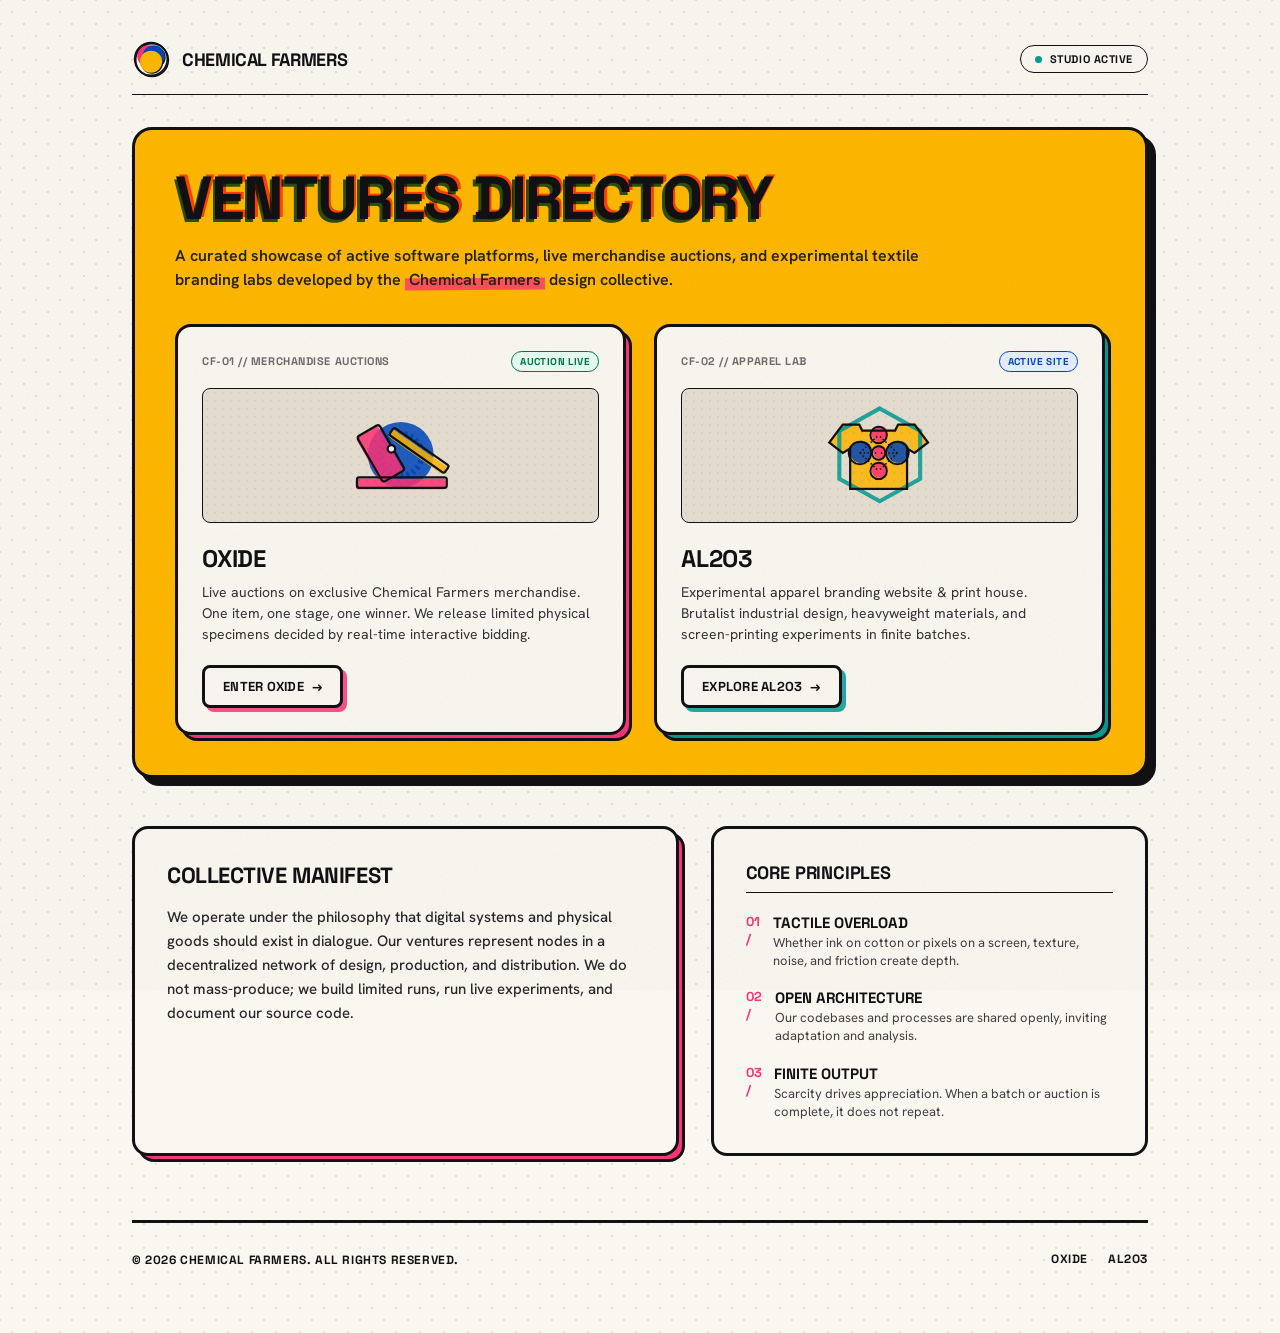
==== commit 244b2a8e: "Fix text wrapping bug on Ventures Directory shadow text" ====
--- a/index.html
+++ b/index.html
@@ -202,6 +202,7 @@
       z-index: -1;
       opacity: 0.95;
       pointer-events: none;
+      white-space: nowrap;
     }
 
     .ventures-title::after {
@@ -214,6 +215,7 @@
       z-index: -2;
       opacity: 0.95;
       pointer-events: none;
+      white-space: nowrap;
     }
 
     .ventures-desc {
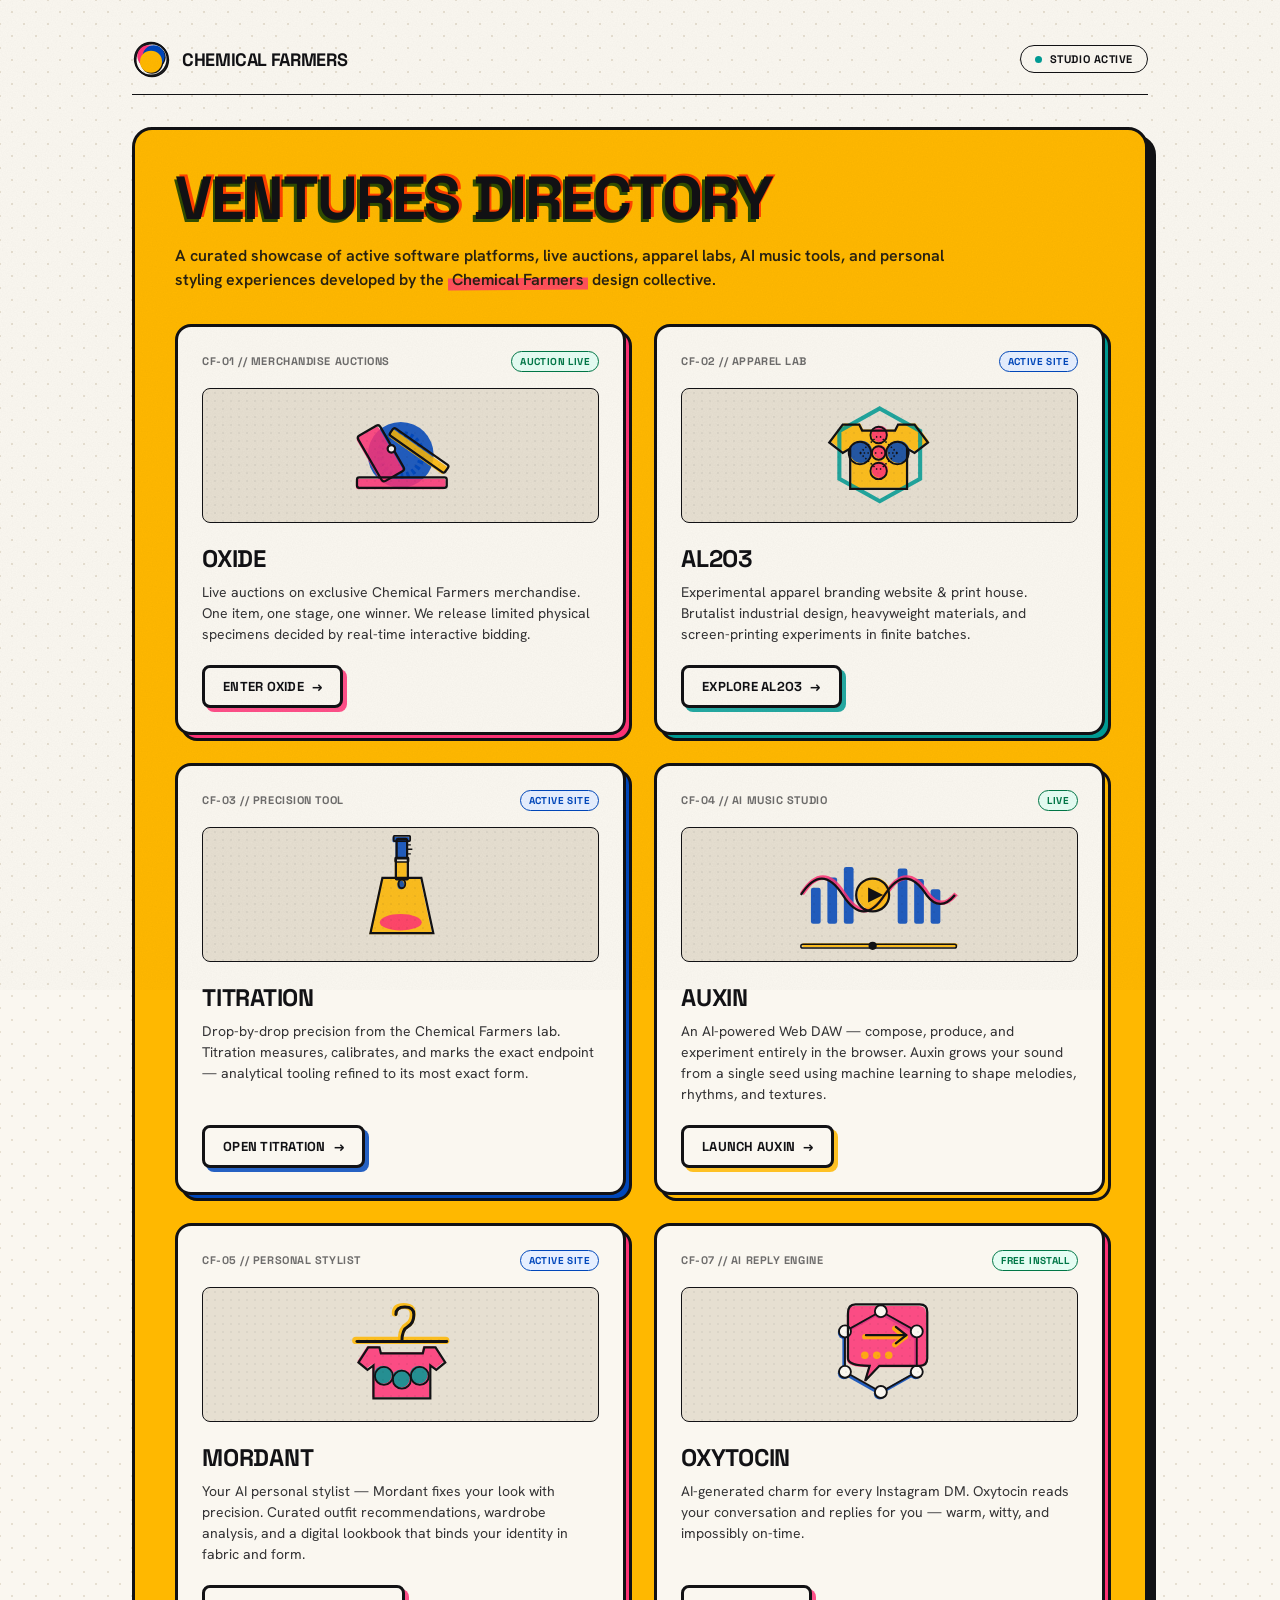
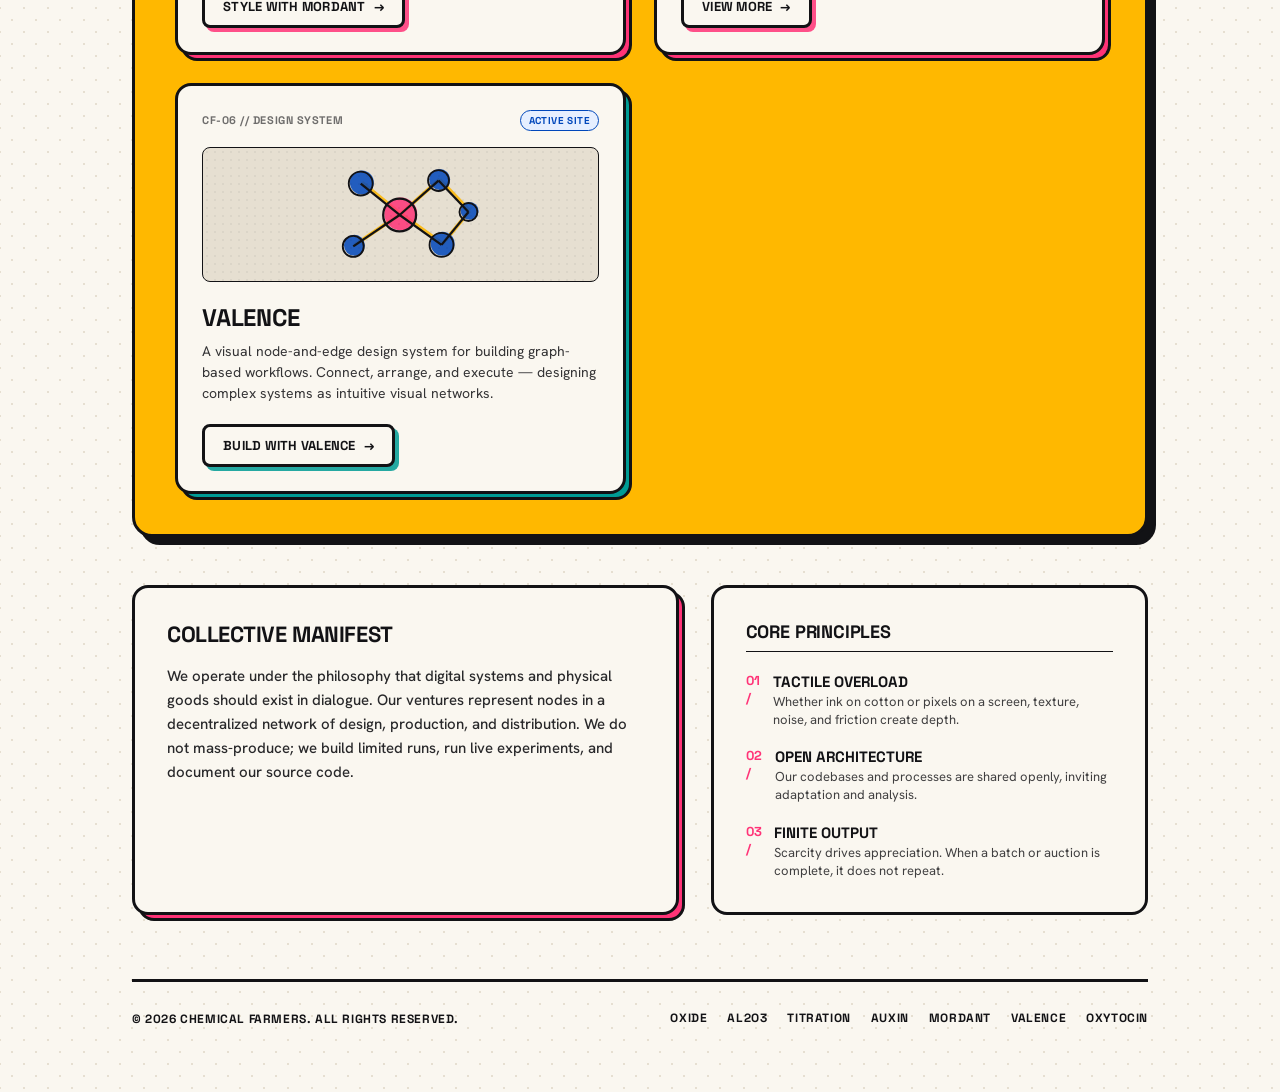
==== commit 3199cd22: "feat: add Oxytocin landing page and venture details" ====
--- a/index.html
+++ b/index.html
@@ -3,615 +3,115 @@
 <head>
   <meta charset="UTF-8" />
   <meta name="viewport" content="width=device-width, initial-scale=1.0" />
+  
+  <!-- Primary SEO Metadata -->
   <title>Chemical Farmers — Ventures Directory</title>
-  <meta name="description" content="A directory of active software and physical merchandise ventures built by the Chemical Farmers design lab." />
+  <meta name="description" content="A curated directory of active software platforms by the Chemical Farmers design collective — Oxide auctions, AL2O3 apparel, Titration analytics, Auxin AI Web DAW, Mordant personal styling, Valence design system, and Oxytocin AI reply engine." />
+  <meta name="robots" content="index, follow" />
+  <link rel="canonical" href="https://chemicalfarmers.com/" />
+
+  <!-- Open Graph / Facebook / Discord Embeds -->
+  <meta property="og:type" content="website" />
+  <meta property="og:url" content="https://chemicalfarmers.com/" />
+  <meta property="og:title" content="Chemical Farmers — Ventures & Design Lab" />
+  <meta property="og:description" content="A curated portfolio of active software platforms by Chemical Farmers — Oxide auctions, AL2O3 apparel, Titration analytics, Auxin AI Web DAW, Mordant personal styling, Valence design system, and Oxytocin AI reply engine." />
+  <meta property="og:image" content="https://chemicalfarmers.com/assets/og-image.jpg" />
+  <meta property="og:image:secure_url" content="https://chemicalfarmers.com/assets/og-image.jpg" />
+  <meta property="og:image:type" content="image/jpeg" />
+  <meta property="og:image:alt" content="Chemical Farmers Collective Ventures Directory Poster" />
+  <meta property="og:image:width" content="800" />
+  <meta property="og:image:height" content="800" />
+  <meta property="og:site_name" content="Chemical Farmers" />
+
+  <!-- Twitter Card Metadata -->
+  <meta name="twitter:card" content="summary_large_image" />
+  <meta name="twitter:site" content="@chemicalfarmers" />
+  <meta name="twitter:creator" content="@chemicalfarmers" />
+  <meta name="twitter:title" content="Chemical Farmers — Ventures & Design Lab" />
+  <meta name="twitter:description" content="A curated portfolio of active software platforms by Chemical Farmers — Oxide auctions, AL2O3 apparel, Titration analytics, Auxin AI Web DAW, Mordant personal styling, Valence design system, and Oxytocin AI reply engine." />
+  <meta name="twitter:image" content="https://chemicalfarmers.com/assets/og-image.jpg" />
+
+  <!-- Inline SVG Favicon — Renders our custom Riso stamp logo natively -->
+  <link rel="icon" type="image/svg+xml" href="data:image/svg+xml,<svg xmlns=%22http://www.w3.org/2000/svg%22 viewBox=%220 0 100 100%22><g mix-blend-mode=%22multiply%22><circle cx=%2243%22 cy=%2243%22 r=%2229%22 fill=%22%23ff3377%22 /><circle cx=%2257%22 cy=%2243%22 r=%2229%22 fill=%22%230047bb%22 /><circle cx=%2250%22 cy=%2257%22 r=%2229%22 fill=%22%23ffb800%22 /></g><circle cx=%2250%22 cy=%2250%22 r=%2243%22 fill=%22none%22 stroke=%22%23121215%22 stroke-width=%225%22 /></svg>" />
+
+  <!-- Google Fonts Connection -->
   <link rel="preconnect" href="https://fonts.googleapis.com" />
   <link rel="preconnect" href="https://fonts.gstatic.com" crossorigin />
   <link href="https://fonts.googleapis.com/css2?family=Space+Grotesk:wght@400;500;600;700;900&family=Hanken+Grotesk:wght@400;500;600;700&display=swap" rel="stylesheet" />
-  <style>
-    *, *::before, *::after {
-      box-sizing: border-box;
-      margin: 0;
-      padding: 0;
-    }
-
-    :root {
-      /* Risograph Spot Colors */
-      --color-paper: #faf7f0;
-      --color-paper-shadow: #e6dfd1;
-      --color-ink-dark: #121215;
-      
-      --color-ink-pink: #ff3377;
-      --color-ink-pink-alpha: rgba(255, 51, 119, 0.85);
-      
-      --color-ink-blue: #0047bb;
-      --color-ink-blue-alpha: rgba(0, 71, 187, 0.85);
-      
-      --color-ink-yellow: #ffb800;
-      --color-ink-yellow-alpha: rgba(255, 184, 0, 0.85);
-      
-      --color-ink-teal: #009c95;
-      --color-ink-teal-alpha: rgba(0, 156, 149, 0.85);
-
-      --font-display: "Space Grotesk", system-ui, sans-serif;
-      --font-body: "Hanken Grotesk", system-ui, sans-serif;
-
-      --border-heavy: 3.5px solid var(--color-ink-dark);
-      --border-light: 1.5px solid var(--color-ink-dark);
-    }
-
-    html, body {
-      background-color: var(--color-paper);
-      /* Subtle halftone/dots background pattern */
-      background-image: 
-        radial-gradient(var(--color-paper-shadow) 1.5px, transparent 1.5px),
-        radial-gradient(var(--color-paper-shadow) 1.5px, transparent 1.5px);
-      background-size: 24px 24px;
-      background-position: 0 0, 12px 12px;
-      color: var(--color-ink-dark);
-      font-family: var(--font-body);
-      -webkit-font-smoothing: antialiased;
-      text-rendering: optimizeLegibility;
-      min-height: 100vh;
-    }
-
-    /* ── Fine-Grain Overlay ── */
-    .noise-overlay {
-      position: fixed;
-      inset: 0;
-      width: 100vw;
-      height: 100vh;
-      opacity: 0.16;
-      z-index: 9999;
-      pointer-events: none;
-      filter: url(#riso-grain);
-    }
-
-    /* ── Main Container ── */
-    .container {
-      max-width: 1080px;
-      margin: 0 auto;
-      padding: 40px 32px 64px;
-      position: relative;
-      z-index: 10;
-    }
-
-    @media (max-width: 768px) {
-      .container {
-        padding: 28px 20px 48px;
+  
+  <!-- External Stylesheet for Easy AI Iterability -->
+  <link rel="stylesheet" href="css/styles.css" />
+
+  <!-- Schema.org JSON-LD Structured Data for Search Engine Rich Snippets -->
+  <script type="application/ld+json">
+  {
+    "@context": "https://schema.org",
+    "@type": "Organization",
+    "name": "Chemical Farmers",
+    "url": "https://chemicalfarmers.com",
+    "logo": "https://chemicalfarmers.com/assets/og-image.jpg",
+    "description": "A collaborative studio and design lab blending digital systems, physical garments, and experimental artifacts.",
+    "foundingDate": "2021",
+    "sameAs": [
+      "https://twitter.com/chemicalfarmers",
+      "https://github.com/chemicalfarmers"
+    ],
+    "subOrganization": [
+      {
+        "@type": "Product",
+        "name": "Oxide",
+        "url": "https://oxide.chemicalfarmers.com",
+        "description": "Live auctions on exclusive Chemical Farmers merchandise. One item, one stage, one winner."
+      },
+      {
+        "@type": "Organization",
+        "name": "AL2O3",
+        "url": "https://al2o3.chemicalfarmers.com",
+        "description": "Experimental apparel branding collective and textile print house."
+      },
+      {
+        "@type": "SoftwareApplication",
+        "name": "Titration",
+        "url": "https://titration.chemicalfarmers.com",
+        "description": "Precision measurement and analytical platform from the Chemical Farmers lab — calibrated, exact, and data-driven.",
+        "applicationCategory": "UtilitiesApplication"
+      },
+      {
+        "@type": "SoftwareApplication",
+        "name": "Auxin",
+        "url": "https://auxin.chemicalfarmers.com",
+        "description": "AI-powered Web DAW for in-browser music composition, production, and sound design.",
+        "applicationCategory": "MultimediaApplication"
+      },
+      {
+        "@type": "SoftwareApplication",
+        "name": "Mordant",
+        "url": "https://mordant.chemicalfarmers.com",
+        "description": "AI personal stylist delivering curated outfit recommendations, style analysis, and wardrobe curation.",
+        "applicationCategory": "LifestyleApplication"
+      },
+      {
+        "@type": "SoftwareApplication",
+        "name": "Valence",
+        "url": "https://valence.chemicalfarmers.com",
+        "description": "Visual node-and-edge design system for building and executing graph-based workflows.",
+        "applicationCategory": "DesignApplication"
+      },
+      {
+        "@type": "SoftwareApplication",
+        "name": "Oxytocin",
+        "url": "https://chemicalfarmers.com/ventures/oxytocin.html",
+        "description": "AI-powered Chrome extension that generates intelligent, charm-loaded Instagram DM replies in real time — named after the neurochemical behind bonding and attraction.",
+        "applicationCategory": "SocialNetworkingApplication"
       }
-    }
-
-    /* ── Header ── */
-    .header {
-      display: flex;
-      justify-content: space-between;
-      align-items: center;
-      margin-bottom: 32px;
-      border-bottom: var(--border-light);
-      padding-bottom: 16px;
-    }
-
-    .header-logo {
-      display: flex;
-      align-items: center;
-      gap: 12px;
-    }
-
-    .brand-logo {
-      display: block;
-      filter: drop-shadow(1px 1px 0 var(--color-ink-dark));
-      flex-shrink: 0;
-    }
-
-    .header-title {
-      font-family: var(--font-display);
-      font-size: 18px;
-      font-weight: 700;
-      text-transform: uppercase;
-      letter-spacing: -0.02em;
-    }
-
-    .header-status {
-      display: inline-flex;
-      align-items: center;
-      gap: 8px;
-      padding: 6px 14px;
-      border: var(--border-light);
-      border-radius: 999px;
-      background: var(--color-paper);
-      font-family: var(--font-display);
-      font-size: 11px;
-      font-weight: 700;
-      text-transform: uppercase;
-      letter-spacing: 0.05em;
-      flex-shrink: 0;
-    }
-
-    .status-dot {
-      width: 7px;
-      height: 7px;
-      border-radius: 50%;
-      background-color: var(--color-ink-teal);
-      animation: pulse 1.8s infinite ease-in-out;
-    }
-
-    @keyframes pulse {
-      0%, 100% { transform: scale(1); opacity: 1; }
-      50% { transform: scale(1.3); opacity: 0.4; }
-    }
-
-    /* ── Ventures Yellow Box Container ── */
-    .ventures-box-wrap {
-      position: relative;
-      margin-bottom: 48px;
-    }
-
-    .ventures-box-shadow {
-      position: absolute;
-      inset: 0;
-      background-color: var(--color-ink-dark);
-      border-radius: 20px;
-      border: var(--border-heavy);
-      z-index: 1;
-      transform: translate(8px, 8px);
-    }
-
-    .ventures-box-body {
-      position: relative;
-      z-index: 2;
-      background-color: var(--color-ink-yellow);
-      border: var(--border-heavy);
-      border-radius: 20px;
-      padding: 40px;
-    }
-
-    @media (max-width: 768px) {
-      .ventures-box-body {
-        padding: 24px;
-      }
-    }
-
-    /* ── Ventures Intro (Title inside yellow box) ── */
-    .ventures-intro {
-      margin-bottom: 32px;
-      max-width: 800px;
-    }
-
-    .ventures-title {
-      font-family: var(--font-display);
-      font-size: clamp(2.2rem, 6vw, 3.8rem);
-      font-weight: 900;
-      text-transform: uppercase;
-      letter-spacing: -0.03em;
-      line-height: 0.95;
-      color: var(--color-ink-dark);
-      position: relative;
-      display: inline-block;
-      margin-bottom: 16px;
-    }
-
-    /* Riso shift text shadow effect using blend modes on yellow */
-    .ventures-title::before {
-      content: attr(data-text);
-      position: absolute;
-      left: 2.5px;
-      top: -2.5px;
-      color: var(--color-ink-pink-alpha);
-      mix-blend-mode: multiply;
-      z-index: -1;
-      opacity: 0.95;
-      pointer-events: none;
-      white-space: nowrap;
-    }
-
-    .ventures-title::after {
-      content: attr(data-text);
-      position: absolute;
-      left: -2.5px;
-      top: 2.5px;
-      color: var(--color-ink-blue-alpha);
-      mix-blend-mode: multiply;
-      z-index: -2;
-      opacity: 0.95;
-      pointer-events: none;
-      white-space: nowrap;
-    }
-
-    .ventures-desc {
-      font-size: 16px;
-      line-height: 1.5;
-      font-weight: 600;
-      color: var(--color-ink-dark);
-      opacity: 0.9;
-    }
-
-    /* Brush highlighter effect */
-    .highlight-ink {
-      position: relative;
-      display: inline-block;
-      padding: 0 4px;
-      z-index: 1;
-    }
-
-    .highlight-ink::before {
-      content: "";
-      position: absolute;
-      left: 0;
-      bottom: 2px;
-      width: 100%;
-      height: 48%;
-      z-index: -1;
-      transform: rotate(-0.5deg);
-    }
-    
-    .highlight-ink.pink::before { background-color: var(--color-ink-pink-alpha); }
-    .highlight-ink.yellow::before { background-color: var(--color-ink-yellow-alpha); }
-
-    /* ── Ventures Grid ── */
-    .ventures-grid {
-      display: grid;
-      grid-template-columns: repeat(auto-fit, minmax(320px, 1fr));
-      gap: 28px;
-    }
-
-    @media (max-width: 480px) {
-      .ventures-grid {
-        grid-template-columns: 1fr;
-      }
-    }
-
-    /* ── Venture Cards ── */
-    .card-wrap {
-      position: relative;
-      display: block;
-      text-decoration: none;
-      color: inherit;
-      outline: none;
-    }
-
-    /* Positioned containers for cards & manifests */
-    .manifest-card, .logbook-card {
-      position: relative;
-    }
-
-    /* The offset print color shadow block */
-    .card-ink-shadow {
-      position: absolute;
-      inset: 0;
-      border-radius: 16px;
-      border: var(--border-heavy);
-      z-index: 1;
-      transform: translate(6px, 6px);
-      transition: transform 0.25s cubic-bezier(0.16, 1, 0.3, 1);
-    }
-
-    .pink-shadow { background-color: var(--color-ink-pink); }
-    .teal-shadow { background-color: var(--color-ink-teal); }
-    .yellow-shadow { background-color: var(--color-ink-yellow); }
-
-    /* The primary card surface */
-    .card-body {
-      position: relative;
-      z-index: 2;
-      background: var(--color-paper);
-      border: var(--border-heavy);
-      border-radius: 16px;
-      padding: 24px;
-      height: 100%;
-      display: flex;
-      flex-direction: column;
-      transition: transform 0.25s cubic-bezier(0.16, 1, 0.3, 1);
-    }
-
-    /* Card header metadata */
-    .card-header {
-      display: flex;
-      justify-content: space-between;
-      align-items: center;
-      margin-bottom: 16px;
-    }
-
-    .card-meta {
-      font-family: var(--font-display);
-      font-size: 11px;
-      font-weight: 700;
-      letter-spacing: 0.05em;
-      opacity: 0.6;
-    }
-
-    .card-status-pill {
-      font-family: var(--font-display);
-      font-size: 10px;
-      font-weight: 700;
-      text-transform: uppercase;
-      padding: 3px 8px;
-      border: var(--border-light);
-      border-radius: 999px;
-      letter-spacing: 0.04em;
-    }
-
-    .card-status-pill.green {
-      background-color: #e5fdf3;
-      color: #007747;
-      border-color: #007747;
-    }
-
-    .card-status-pill.blue {
-      background-color: #e6efff;
-      color: var(--color-ink-blue);
-      border-color: var(--color-ink-blue);
-    }
-
-    /* Card visual graphic container */
-    .graphic-container {
-      position: relative;
-      width: 100%;
-      height: 135px;
-      background-color: var(--color-paper-shadow);
-      border: var(--border-light);
-      border-radius: 8px;
-      margin-bottom: 20px;
-      overflow: hidden;
-      display: flex;
-      align-items: center;
-      justify-content: center;
-    }
-
-    /* Grid layout simulation inside cards */
-    .graphic-container::before {
-      content: "";
-      position: absolute;
-      inset: 0;
-      background-image: radial-gradient(var(--color-ink-dark) 0.8px, transparent 0.8px);
-      background-size: 8px 8px;
-      opacity: 0.05;
-      pointer-events: none;
-    }
-
-    .venture-graphic {
-      width: 90%;
-      height: 90%;
-      max-height: 120px;
-      transition: transform 0.4s cubic-bezier(0.16, 1, 0.3, 1);
-    }
-
-    /* Card Details */
-    .card-title {
-      font-family: var(--font-display);
-      font-size: 24px;
-      font-weight: 800;
-      text-transform: uppercase;
-      letter-spacing: -0.01em;
-      margin-bottom: 8px;
-      color: var(--color-ink-dark);
-    }
-
-    .card-desc {
-      font-size: 14px;
-      line-height: 1.5;
-      opacity: 0.85;
-      color: var(--color-ink-dark);
-      margin-bottom: 20px;
-      flex-grow: 1;
-    }
-
-    /* Card footer button */
-    .card-footer {
-      display: flex;
-      margin-top: auto;
-    }
-
-    .card-link-btn {
-      display: inline-flex;
-      align-items: center;
-      gap: 8px;
-      font-family: var(--font-display);
-      font-size: 13px;
-      font-weight: 700;
-      text-transform: uppercase;
-      letter-spacing: 0.02em;
-      padding: 10px 18px;
-      border: var(--border-heavy);
-      border-radius: 8px;
-      background: var(--color-paper);
-      color: var(--color-ink-dark);
-      transition: background 0.15s, color 0.15s, box-shadow 0.25s, transform 0.25s;
-    }
-
-    .pink-btn { box-shadow: 4px 4px 0 var(--color-ink-pink-alpha); }
-    .teal-btn { box-shadow: 4px 4px 0 var(--color-ink-teal-alpha); }
-
-    .arrow {
-      transition: transform 0.25s cubic-bezier(0.16, 1, 0.3, 1);
-    }
-
-    /* Interactive Hover Transitions */
-    .card-wrap:hover .card-body {
-      transform: translate(-4px, -4px);
-    }
-
-    .card-wrap:hover .card-ink-shadow {
-      transform: translate(10px, 10px);
-    }
-
-    .card-wrap:active .card-body {
-      transform: translate(1px, 1px);
-    }
-
-    .card-wrap:active .card-ink-shadow {
-      transform: translate(3px, 3px);
-    }
-
-    /* Riso screen layers slide slightly relative to outline to feel organic */
-    .card-wrap:hover .riso-layers {
-      transform: translate(2px, -1.5px);
-    }
-
-    .card-wrap:hover .stamp-outlines {
-      transform: translate(-1px, 1px);
-    }
-
-    .card-wrap:hover .venture-graphic {
-      transform: scale(1.02);
-    }
-
-    .card-wrap:hover .pink-btn {
-      background-color: var(--color-ink-pink);
-      color: var(--color-paper);
-      box-shadow: 0px 0px 0 var(--color-ink-pink-alpha);
-      transform: translate(2px, 2px);
-    }
-
-    .card-wrap:hover .teal-btn {
-      background-color: var(--color-ink-teal);
-      color: var(--color-paper);
-      box-shadow: 0px 0px 0 var(--color-ink-teal-alpha);
-      transform: translate(2px, 2px);
-    }
-
-    .card-wrap:hover .arrow {
-      transform: translateX(3px);
-    }
-
-    /* Transitions for SVG groups */
-    .riso-layers, .stamp-outlines {
-      transition: transform 0.4s cubic-bezier(0.16, 1, 0.3, 1);
-    }
-
-    /* ── Secondary Section: Studio Manifest & Logbook ── */
-    .manifest-section {
-      margin-bottom: 64px;
-    }
-
-    .manifest-grid {
-      display: grid;
-      grid-template-columns: 1.25fr 1fr;
-      gap: 32px;
-    }
-
-    @media (max-width: 860px) {
-      .manifest-grid {
-        grid-template-columns: 1fr;
-      }
-    }
-
-    .manifest-body {
-      padding: 32px;
-    }
-
-    .manifest-title {
-      font-family: var(--font-display);
-      font-size: 22px;
-      font-weight: 800;
-      text-transform: uppercase;
-      letter-spacing: -0.02em;
-      margin-bottom: 16px;
-    }
-
-    .manifest-text {
-      font-size: 15px;
-      line-height: 1.6;
-      opacity: 0.9;
-      font-weight: 500;
-    }
-
-    .logbook-body {
-      padding: 32px;
-      background: var(--color-paper);
-      border: var(--border-heavy);
-      border-radius: 16px;
-    }
-
-    .logbook-title {
-      font-family: var(--font-display);
-      font-size: 18px;
-      font-weight: 800;
-      text-transform: uppercase;
-      letter-spacing: -0.01em;
-      margin-bottom: 20px;
-      border-bottom: var(--border-light);
-      padding-bottom: 8px;
-    }
-
-    .logbook-list {
-      list-style: none;
-      display: flex;
-      flex-direction: column;
-      gap: 18px;
-    }
-
-    .logbook-list li {
-      display: flex;
-      gap: 12px;
-      align-items: flex-start;
-    }
-
-    .logbook-list li .num {
-      font-family: var(--font-display);
-      font-size: 13px;
-      font-weight: 800;
-      color: var(--color-ink-pink);
-    }
-
-    .logbook-list li .detail strong {
-      font-family: var(--font-display);
-      font-size: 15px;
-      font-weight: 700;
-      display: block;
-      margin-bottom: 2px;
-      text-transform: uppercase;
-    }
-
-    .logbook-list li .detail p {
-      font-size: 13px;
-      line-height: 1.4;
-      opacity: 0.8;
-    }
-
-    /* ── Footer ── */
-    .footer {
-      border-top: var(--border-heavy);
-      padding-top: 28px;
-      display: flex;
-      justify-content: space-between;
-      align-items: center;
-      font-family: var(--font-display);
-      font-size: 12px;
-      font-weight: 700;
-      text-transform: uppercase;
-      letter-spacing: 0.05em;
-    }
-
-    @media (max-width: 600px) {
-      .footer {
-        flex-direction: column;
-        gap: 16px;
-        text-align: center;
-      }
-    }
-
-    .footer-links {
-      display: flex;
-      gap: 20px;
-    }
-
-    .footer-links a {
-      color: var(--color-ink-dark);
-      text-decoration: none;
-      border-bottom: 2px solid transparent;
-      transition: border-color 0.15s;
-    }
-
-    .footer-links a:hover {
-      border-color: var(--color-ink-pink);
-    }
-  </style>
+    ]
+  }
+  </script>
 </head>
 <body>
 
   <!-- Fine Grain Texture Layer -->
-  <div class="noise-overlay"></div>
+  <div class="noise-overlay" id="grain-overlay"></div>
 
   <!-- SVG Filter defining organic Risograph grain -->
   <svg style="position: absolute; width: 0; height: 0;" aria-hidden="true">
@@ -622,11 +122,11 @@
     </filter>
   </svg>
 
-  <div class="container">
+  <div class="container" id="main-container">
     
     <!-- ── Header ── -->
-    <header class="header">
-      <div class="header-logo">
+    <header class="header" id="main-header">
+      <div class="header-logo" id="logo-block">
         <svg class="brand-logo" viewBox="0 0 100 100" width="38" height="38" aria-label="Chemical Farmers Stamp Logo">
           <!-- Overlapping translucent colors forming screen print stamps -->
           <g mix-blend-mode="multiply">
@@ -639,30 +139,30 @@
         </svg>
         <span class="header-title">Chemical Farmers</span>
       </div>
-      <div class="header-status">
+      <div class="header-status" id="status-block">
         <span class="status-dot"></span>
         <span>Studio Active</span>
       </div>
     </header>
 
     <!-- ── Ventures Yellow Box Container ── -->
-    <div class="ventures-box-wrap">
-      <div class="ventures-box-shadow"></div>
-      <div class="ventures-box-body">
+    <div class="ventures-box-wrap" id="ventures-section">
+      <div class="ventures-box-shadow" id="ventures-section-shadow"></div>
+      <div class="ventures-box-body" id="ventures-section-body">
 
         <!-- ── Ventures Intro (Title inside yellow box) ── -->
-        <div class="ventures-intro">
-          <h1 class="ventures-title" data-text="Ventures Directory">Ventures Directory</h1>
+        <div class="ventures-intro" id="ventures-header">
+          <h1 class="ventures-title" data-text="Ventures Directory" id="page-main-title">Ventures Directory</h1>
           <p class="ventures-desc">
-            A curated showcase of active software platforms, live merchandise auctions, and experimental textile branding labs developed by the <span class="highlight-ink pink">Chemical Farmers</span> design collective.
+            A curated showcase of active software platforms, live auctions, apparel labs, AI music tools, and personal styling experiences developed by the <span class="highlight-ink pink">Chemical Farmers</span> design collective.
           </p>
         </div>
 
         <!-- ── Ventures Section Grid ── -->
-        <div class="ventures-grid">
+        <div class="ventures-grid" id="ventures-grid">
           
           <!-- Venture 01: Oxide -->
-          <a href="https://oxide.chemicalfarmers.com" target="_blank" rel="noopener noreferrer" class="card-wrap">
+          <a href="https://oxide.chemicalfarmers.com" target="_blank" rel="noopener noreferrer" class="card-wrap" id="card-oxide">
             <div class="card-ink-shadow pink-shadow"></div>
             <div class="card-body">
               
@@ -709,7 +209,7 @@
           </a>
 
           <!-- Venture 02: AL2O3 -->
-          <a href="https://al2o3.chemicalfarmers.com" target="_blank" rel="noopener noreferrer" class="card-wrap">
+          <a href="https://al2o3.chemicalfarmers.com" target="_blank" rel="noopener noreferrer" class="card-wrap" id="card-al2o3">
             <div class="card-ink-shadow teal-shadow"></div>
             <div class="card-body">
               
@@ -764,20 +264,310 @@
                   Explore AL2O3 <span class="arrow">→</span>
                 </span>
               </div>
-              
+
             </div>
           </a>
 
+          <!-- Venture 03: Titration -->
+          <a href="https://titration.chemicalfarmers.com" target="_blank" rel="noopener noreferrer" class="card-wrap" id="card-titration">
+            <div class="card-ink-shadow blue-shadow"></div>
+            <div class="card-body">
+
+              <div class="card-header">
+                <span class="card-meta">CF-03 // PRECISION TOOL</span>
+                <span class="card-status-pill blue">Active Site</span>
+              </div>
+
+              <!-- Conceptual Riso Illustration (Titration: Burette dripping into Erlenmeyer flask) -->
+              <div class="graphic-container">
+                <svg class="venture-graphic" viewBox="0 0 240 160" aria-hidden="true">
+                  <g class="riso-layers" mix-blend-mode="multiply">
+                    <!-- Blue Layer: Burette (measuring tube) filled with solution -->
+                    <rect x="113" y="8" width="14" height="28" rx="2" fill="var(--color-ink-blue-alpha)" />
+                    <rect x="109" y="4" width="22" height="7" rx="1" fill="var(--color-ink-blue-alpha)" />
+                    <!-- Yellow Layer: Conical flask body -->
+                    <rect x="112" y="34" width="16" height="26" rx="1" fill="var(--color-ink-yellow-alpha)" />
+                    <polygon points="94,60 146,60 162,134 78,134" fill="var(--color-ink-yellow-alpha)" />
+                    <!-- Pink Layer: Indicator colour reaction at bottom of flask -->
+                    <ellipse cx="120" cy="118" rx="28" ry="11" fill="var(--color-ink-pink-alpha)" />
+                    <!-- Blue drop: falling from burette tip -->
+                    <ellipse cx="120" cy="68" rx="4.5" ry="6" fill="var(--color-ink-blue-alpha)" />
+                  </g>
+                  <!-- Offset outlines simulating print misalignment -->
+                  <g class="stamp-outlines" transform="translate(1.5, -1.5)">
+                    <rect x="109" y="4" width="22" height="7" rx="1" fill="none" stroke="var(--color-ink-dark)" stroke-width="2.5" />
+                    <rect x="113" y="8" width="14" height="28" rx="2" fill="none" stroke="var(--color-ink-dark)" stroke-width="3" />
+                    <line x1="127" y1="16" x2="132" y2="16" stroke="var(--color-ink-dark)" stroke-width="1.5" />
+                    <line x1="127" y1="22" x2="134" y2="22" stroke="var(--color-ink-dark)" stroke-width="2" />
+                    <line x1="127" y1="28" x2="132" y2="28" stroke="var(--color-ink-dark)" stroke-width="1.5" />
+                    <rect x="111" y="33" width="18" height="6" rx="1" fill="var(--color-paper-shadow)" stroke="var(--color-ink-dark)" stroke-width="2" />
+                    <rect x="112" y="34" width="16" height="28" rx="1" fill="none" stroke="var(--color-ink-dark)" stroke-width="3" />
+                    <polygon points="94,60 146,60 162,134 78,134" fill="none" stroke="var(--color-ink-dark)" stroke-width="3" />
+                    <ellipse cx="120" cy="68" rx="4.5" ry="6" fill="none" stroke="var(--color-ink-dark)" stroke-width="2.5" />
+                  </g>
+                </svg>
+              </div>
+
+              <h3 class="card-title">Titration</h3>
+              <p class="card-desc">
+                Drop-by-drop precision from the Chemical Farmers lab. Titration measures, calibrates, and marks the exact endpoint — analytical tooling refined to its most exact form.
+              </p>
+
+              <div class="card-footer">
+                <span class="card-link-btn blue-btn">
+                  Open Titration <span class="arrow">→</span>
+                </span>
+              </div>
+
+            </div>
+          </a>
+
+          <!-- Venture 04: Auxin -->
+          <a href="https://auxin.chemicalfarmers.com" target="_blank" rel="noopener noreferrer" class="card-wrap" id="card-auxin">
+            <div class="card-ink-shadow yellow-shadow"></div>
+            <div class="card-body">
+
+              <div class="card-header">
+                <span class="card-meta">CF-04 // AI MUSIC STUDIO</span>
+                <span class="card-status-pill green">Live</span>
+              </div>
+
+              <!-- Conceptual Riso Illustration (Auxin: AI Web DAW — waveform, spectrum bars, play node) -->
+              <div class="graphic-container">
+                <svg class="venture-graphic" viewBox="0 0 240 160" aria-hidden="true">
+                  <g class="riso-layers" mix-blend-mode="multiply">
+                    <!-- Blue Layer: Frequency spectrum bars -->
+                    <rect x="28" y="72" width="13" height="48" rx="3" fill="var(--color-ink-blue-alpha)" />
+                    <rect x="50" y="58" width="13" height="62" rx="3" fill="var(--color-ink-blue-alpha)" />
+                    <rect x="72" y="44" width="13" height="76" rx="3" fill="var(--color-ink-blue-alpha)" />
+                    <rect x="144" y="46" width="13" height="74" rx="3" fill="var(--color-ink-blue-alpha)" />
+                    <rect x="166" y="60" width="13" height="60" rx="3" fill="var(--color-ink-blue-alpha)" />
+                    <rect x="188" y="74" width="13" height="46" rx="3" fill="var(--color-ink-blue-alpha)" />
+                    <!-- Pink Layer: Waveform sine curve -->
+                    <path d="M 16 80 Q 44 36 72 80 Q 100 124 128 80 Q 156 36 184 80 Q 202 104 222 80" fill="none" stroke="var(--color-ink-pink-alpha)" stroke-width="6" />
+                    <!-- Yellow Layer: Central AI play node + timeline -->
+                    <circle cx="112" cy="80" r="22" fill="var(--color-ink-yellow-alpha)" />
+                    <rect x="16" y="146" width="208" height="5" rx="2.5" fill="var(--color-ink-yellow-alpha)" />
+                  </g>
+                  <!-- Offset outlines simulating print misalignment -->
+                  <g class="stamp-outlines" transform="translate(-1.5, 1.5)">
+                    <path d="M 16 80 Q 44 36 72 80 Q 100 124 128 80 Q 156 36 184 80 Q 202 104 222 80" fill="none" stroke="var(--color-ink-dark)" stroke-width="3" />
+                    <circle cx="112" cy="80" r="22" fill="none" stroke="var(--color-ink-dark)" stroke-width="3" />
+                    <polygon points="106,70 106,90 126,80" fill="var(--color-ink-dark)" />
+                    <rect x="16" y="146" width="208" height="5" rx="2.5" fill="none" stroke="var(--color-ink-dark)" stroke-width="2" />
+                    <circle cx="112" cy="148" r="5.5" fill="var(--color-ink-dark)" />
+                  </g>
+                </svg>
+              </div>
+
+              <h3 class="card-title">Auxin</h3>
+              <p class="card-desc">
+                An AI-powered Web DAW — compose, produce, and experiment entirely in the browser. Auxin grows your sound from a single seed using machine learning to shape melodies, rhythms, and textures.
+              </p>
+
+              <div class="card-footer">
+                <span class="card-link-btn yellow-btn">
+                  Launch Auxin <span class="arrow">→</span>
+                </span>
+              </div>
+
+            </div>
+          </a>
+
+          <!-- Venture 05: Mordant -->
+          <a href="https://mordant.chemicalfarmers.com" target="_blank" rel="noopener noreferrer" class="card-wrap" id="card-mordant">
+            <div class="card-ink-shadow pink-shadow"></div>
+            <div class="card-body">
+
+              <div class="card-header">
+                <span class="card-meta">CF-05 // PERSONAL STYLIST</span>
+                <span class="card-status-pill blue">Active Site</span>
+              </div>
+
+              <!-- Conceptual Riso Illustration (Mordant: Clothes hanger + garment + dye swatches) -->
+              <div class="graphic-container">
+                <svg class="venture-graphic" viewBox="0 0 240 160" aria-hidden="true">
+                  <g class="riso-layers" mix-blend-mode="multiply">
+                    <!-- Pink Layer: Garment hanging -->
+                    <path d="M 75 70 L 90 70 L 92 78 L 120 78 L 148 78 L 150 70 L 165 70 L 178 90 L 166 100 L 158 94 L 158 138 L 82 138 L 82 94 L 74 100 L 62 90 Z" fill="var(--color-ink-pink-alpha)" />
+                    <!-- Yellow Layer: Hanger bar and hook -->
+                    <line x1="60" y1="62" x2="180" y2="62" stroke="var(--color-ink-yellow-alpha)" stroke-width="10" stroke-linecap="round" />
+                    <path d="M 120 62 Q 120 46 128 42 Q 136 38 136 26 Q 136 16 124 16 Q 112 16 112 26" fill="none" stroke="var(--color-ink-yellow-alpha)" stroke-width="8" stroke-linecap="round" />
+                    <!-- Teal Layer: Fabric dye swatches (mordant colour fixation) -->
+                    <circle cx="96" cy="108" r="12" fill="var(--color-ink-teal-alpha)" />
+                    <circle cx="120" cy="113" r="12" fill="var(--color-ink-teal-alpha)" />
+                    <circle cx="144" cy="108" r="12" fill="var(--color-ink-teal-alpha)" />
+                  </g>
+                  <!-- Offset outlines simulating print misalignment -->
+                  <g class="stamp-outlines" transform="translate(1.5, 1.5)">
+                    <path d="M 75 70 L 90 70 L 92 78 L 120 78 L 148 78 L 150 70 L 165 70 L 178 90 L 166 100 L 158 94 L 158 138 L 82 138 L 82 94 L 74 100 L 62 90 Z" fill="none" stroke="var(--color-ink-dark)" stroke-width="3" />
+                    <line x1="60" y1="62" x2="180" y2="62" stroke="var(--color-ink-dark)" stroke-width="4" stroke-linecap="round" />
+                    <path d="M 120 62 Q 120 46 128 42 Q 136 38 136 26 Q 136 16 124 16 Q 112 16 112 26" fill="none" stroke="var(--color-ink-dark)" stroke-width="4" stroke-linecap="round" />
+                    <circle cx="96" cy="108" r="12" fill="none" stroke="var(--color-ink-dark)" stroke-width="2.5" />
+                    <circle cx="120" cy="113" r="12" fill="none" stroke="var(--color-ink-dark)" stroke-width="2.5" />
+                    <circle cx="144" cy="108" r="12" fill="none" stroke="var(--color-ink-dark)" stroke-width="2.5" />
+                  </g>
+                </svg>
+              </div>
+
+              <h3 class="card-title">Mordant</h3>
+              <p class="card-desc">
+                Your AI personal stylist — Mordant fixes your look with precision. Curated outfit recommendations, wardrobe analysis, and a digital lookbook that binds your identity in fabric and form.
+              </p>
+
+              <div class="card-footer">
+                <span class="card-link-btn pink-btn">
+                  Style with Mordant <span class="arrow">→</span>
+                </span>
+              </div>
+
+            </div>
+          </a>
+
+          <!-- Venture 07: Oxytocin -->
+          <a href="ventures/oxytocin.html" class="card-wrap" id="card-oxytocin">
+            <div class="card-ink-shadow pink-shadow"></div>
+            <div class="card-body">
+
+              <div class="card-header">
+                <span class="card-meta">CF-07 // AI REPLY ENGINE</span>
+                <span class="card-status-pill green">Free Install</span>
+              </div>
+
+              <!-- Conceptual Riso Illustration (Oxytocin: Molecular ring + chat bubble + reply arrow) -->
+              <div class="graphic-container">
+                <svg class="venture-graphic" viewBox="0 0 240 160" aria-hidden="true">
+                  <g class="riso-layers" mix-blend-mode="multiply">
+                    <!-- Blue Layer: Hexagonal molecular ring (6 atoms) -->
+                    <line x1="120" y1="25" x2="168" y2="52" stroke="var(--color-ink-blue-alpha)" stroke-width="4" />
+                    <line x1="168" y1="52" x2="168" y2="106" stroke="var(--color-ink-blue-alpha)" stroke-width="4" />
+                    <line x1="168" y1="106" x2="120" y2="133" stroke="var(--color-ink-blue-alpha)" stroke-width="4" />
+                    <line x1="120" y1="133" x2="72" y2="106" stroke="var(--color-ink-blue-alpha)" stroke-width="4" />
+                    <line x1="72" y1="106" x2="72" y2="52" stroke="var(--color-ink-blue-alpha)" stroke-width="4" />
+                    <line x1="72" y1="52" x2="120" y2="25" stroke="var(--color-ink-blue-alpha)" stroke-width="4" />
+                    <circle cx="120" cy="25" r="8" fill="var(--color-ink-blue-alpha)" />
+                    <circle cx="168" cy="52" r="8" fill="var(--color-ink-blue-alpha)" />
+                    <circle cx="168" cy="106" r="8" fill="var(--color-ink-blue-alpha)" />
+                    <circle cx="120" cy="133" r="8" fill="var(--color-ink-blue-alpha)" />
+                    <circle cx="72" cy="106" r="8" fill="var(--color-ink-blue-alpha)" />
+                    <circle cx="72" cy="52" r="8" fill="var(--color-ink-blue-alpha)" />
+                    <!-- Pink Layer: Chat bubble -->
+                    <path d="M 76 28 Q 76 16 86 16 L 172 16 Q 182 16 182 26 L 182 88 Q 182 98 172 98 L 118 98 L 99 118 L 105 98 Q 76 98 76 88 Z" fill="var(--color-ink-pink-alpha)" />
+                    <!-- Yellow Layer: Reply arrow -->
+                    <path d="M 100 57 L 154 57" stroke="var(--color-ink-yellow-alpha)" stroke-width="7" stroke-linecap="round" />
+                    <path d="M 140 46 L 154 57 L 140 68" fill="none" stroke="var(--color-ink-yellow-alpha)" stroke-width="7" stroke-linecap="round" stroke-linejoin="round" />
+                    <!-- Yellow Layer: Typing dots -->
+                    <circle cx="100" cy="82" r="5" fill="var(--color-ink-yellow-alpha)" />
+                    <circle cx="116" cy="82" r="5" fill="var(--color-ink-yellow-alpha)" />
+                    <circle cx="132" cy="82" r="5" fill="var(--color-ink-yellow-alpha)" />
+                  </g>
+                  <!-- Offset outlines simulating print misalignment -->
+                  <g class="stamp-outlines" transform="translate(1.5, -2)">
+                    <line x1="120" y1="25" x2="168" y2="52" stroke="var(--color-ink-dark)" stroke-width="2.5" />
+                    <line x1="168" y1="52" x2="168" y2="106" stroke="var(--color-ink-dark)" stroke-width="2.5" />
+                    <line x1="168" y1="106" x2="120" y2="133" stroke="var(--color-ink-dark)" stroke-width="2.5" />
+                    <line x1="120" y1="133" x2="72" y2="106" stroke="var(--color-ink-dark)" stroke-width="2.5" />
+                    <line x1="72" y1="106" x2="72" y2="52" stroke="var(--color-ink-dark)" stroke-width="2.5" />
+                    <line x1="72" y1="52" x2="120" y2="25" stroke="var(--color-ink-dark)" stroke-width="2.5" />
+                    <circle cx="120" cy="25" r="8" fill="var(--color-paper)" stroke="var(--color-ink-dark)" stroke-width="2.5" />
+                    <circle cx="168" cy="52" r="8" fill="var(--color-paper)" stroke="var(--color-ink-dark)" stroke-width="2.5" />
+                    <circle cx="168" cy="106" r="8" fill="var(--color-paper)" stroke="var(--color-ink-dark)" stroke-width="2.5" />
+                    <circle cx="120" cy="133" r="8" fill="var(--color-paper)" stroke="var(--color-ink-dark)" stroke-width="2.5" />
+                    <circle cx="72" cy="106" r="8" fill="var(--color-paper)" stroke="var(--color-ink-dark)" stroke-width="2.5" />
+                    <circle cx="72" cy="52" r="8" fill="var(--color-paper)" stroke="var(--color-ink-dark)" stroke-width="2.5" />
+                    <path d="M 76 28 Q 76 16 86 16 L 172 16 Q 182 16 182 26 L 182 88 Q 182 98 172 98 L 118 98 L 99 118 L 105 98 Q 76 98 76 88 Z" fill="none" stroke="var(--color-ink-dark)" stroke-width="3" />
+                    <path d="M 100 57 L 154 57" stroke="var(--color-ink-dark)" stroke-width="3" stroke-linecap="round" />
+                    <path d="M 140 46 L 154 57 L 140 68" fill="none" stroke="var(--color-ink-dark)" stroke-width="3" stroke-linecap="round" stroke-linejoin="round" />
+                  </g>
+                </svg>
+              </div>
+
+              <h3 class="card-title">Oxytocin</h3>
+              <p class="card-desc">
+                AI-generated charm for every Instagram DM. Oxytocin reads your conversation and replies for you — warm, witty, and impossibly on-time.
+              </p>
+
+              <div class="card-footer">
+                <span class="card-link-btn pink-btn">
+                  View More <span class="arrow">→</span>
+                </span>
+              </div>
+
+            </div>
+          </a>
+
+          <!-- Venture 06: Valence -->
+          <a href="https://valence.chemicalfarmers.com" target="_blank" rel="noopener noreferrer" class="card-wrap" id="card-valence">
+            <div class="card-ink-shadow teal-shadow"></div>
+            <div class="card-body">
+
+              <div class="card-header">
+                <span class="card-meta">CF-06 // DESIGN SYSTEM</span>
+                <span class="card-status-pill blue">Active Site</span>
+              </div>
+
+              <!-- Conceptual Riso Illustration (Valence: Node-and-edge graph design system) -->
+              <div class="graphic-container">
+                <svg class="venture-graphic" viewBox="0 0 240 160" aria-hidden="true">
+                  <g class="riso-layers" mix-blend-mode="multiply">
+                    <!-- Yellow Layer: Graph edges (connecting lines) -->
+                    <line x1="120" y1="80" x2="68" y2="38" stroke="var(--color-ink-yellow-alpha)" stroke-width="5" />
+                    <line x1="120" y1="80" x2="172" y2="34" stroke="var(--color-ink-yellow-alpha)" stroke-width="5" />
+                    <line x1="120" y1="80" x2="58" y2="122" stroke="var(--color-ink-yellow-alpha)" stroke-width="5" />
+                    <line x1="120" y1="80" x2="176" y2="120" stroke="var(--color-ink-yellow-alpha)" stroke-width="5" />
+                    <line x1="172" y1="34" x2="212" y2="76" stroke="var(--color-ink-yellow-alpha)" stroke-width="5" />
+                    <line x1="176" y1="120" x2="212" y2="76" stroke="var(--color-ink-yellow-alpha)" stroke-width="5" />
+                    <!-- Blue Layer: Outer graph nodes -->
+                    <circle cx="68" cy="38" r="16" fill="var(--color-ink-blue-alpha)" />
+                    <circle cx="172" cy="34" r="14" fill="var(--color-ink-blue-alpha)" />
+                    <circle cx="58" cy="122" r="14" fill="var(--color-ink-blue-alpha)" />
+                    <circle cx="176" cy="120" r="16" fill="var(--color-ink-blue-alpha)" />
+                    <circle cx="212" cy="76" r="12" fill="var(--color-ink-blue-alpha)" />
+                    <!-- Pink Layer: Central selected node -->
+                    <circle cx="120" cy="80" r="22" fill="var(--color-ink-pink-alpha)" />
+                  </g>
+                  <!-- Offset outlines simulating print misalignment -->
+                  <g class="stamp-outlines" transform="translate(-1.5, 1.5)">
+                    <line x1="120" y1="80" x2="68" y2="38" stroke="var(--color-ink-dark)" stroke-width="3" />
+                    <line x1="120" y1="80" x2="172" y2="34" stroke="var(--color-ink-dark)" stroke-width="3" />
+                    <line x1="120" y1="80" x2="58" y2="122" stroke="var(--color-ink-dark)" stroke-width="3" />
+                    <line x1="120" y1="80" x2="176" y2="120" stroke="var(--color-ink-dark)" stroke-width="3" />
+                    <line x1="172" y1="34" x2="212" y2="76" stroke="var(--color-ink-dark)" stroke-width="3" />
+                    <line x1="176" y1="120" x2="212" y2="76" stroke="var(--color-ink-dark)" stroke-width="3" />
+                    <circle cx="68" cy="38" r="16" fill="none" stroke="var(--color-ink-dark)" stroke-width="2.5" />
+                    <circle cx="172" cy="34" r="14" fill="none" stroke="var(--color-ink-dark)" stroke-width="2.5" />
+                    <circle cx="58" cy="122" r="14" fill="none" stroke="var(--color-ink-dark)" stroke-width="2.5" />
+                    <circle cx="176" cy="120" r="16" fill="none" stroke="var(--color-ink-dark)" stroke-width="2.5" />
+                    <circle cx="212" cy="76" r="12" fill="none" stroke="var(--color-ink-dark)" stroke-width="2.5" />
+                    <circle cx="120" cy="80" r="22" fill="none" stroke="var(--color-ink-dark)" stroke-width="3" />
+                  </g>
+                </svg>
+              </div>
+
+              <h3 class="card-title">Valence</h3>
+              <p class="card-desc">
+                A visual node-and-edge design system for building graph-based workflows. Connect, arrange, and execute — designing complex systems as intuitive visual networks.
+              </p>
+
+              <div class="card-footer">
+                <span class="card-link-btn teal-btn">
+                  Build with Valence <span class="arrow">→</span>
+                </span>
+              </div>
+
+            </div>
+          </a>
+
         </div>
 
       </div>
     </div>
 
     <!-- ── Secondary Section: Studio Manifest & Logbook ── -->
-    <section class="manifest-section">
-      <div class="manifest-grid">
+    <section class="manifest-section" id="studio-manifest">
+      <div class="manifest-grid" id="manifest-grid">
         
-        <div class="manifest-card">
+        <div class="manifest-card" id="card-manifest">
           <div class="card-ink-shadow pink-shadow"></div>
           <div class="card-body manifest-body">
             <h3 class="manifest-title">Collective Manifest</h3>
@@ -787,7 +577,7 @@
           </div>
         </div>
 
-        <div class="logbook-card">
+        <div class="logbook-card" id="card-principles">
           <div class="logbook-body">
             <h3 class="logbook-title">Core Principles</h3>
             <ul class="logbook-list">
@@ -820,13 +610,18 @@
     </section>
 
     <!-- ── Footer ── -->
-    <footer class="footer">
+    <footer class="footer" id="main-footer">
       <div class="footer-left">
         <p>&copy; 2026 Chemical Farmers. All rights reserved.</p>
       </div>
       <div class="footer-links">
         <a href="https://oxide.chemicalfarmers.com" target="_blank" rel="noopener noreferrer">Oxide</a>
         <a href="https://al2o3.chemicalfarmers.com" target="_blank" rel="noopener noreferrer">AL2O3</a>
+        <a href="https://titration.chemicalfarmers.com" target="_blank" rel="noopener noreferrer">Titration</a>
+        <a href="https://auxin.chemicalfarmers.com" target="_blank" rel="noopener noreferrer">Auxin</a>
+        <a href="https://mordant.chemicalfarmers.com" target="_blank" rel="noopener noreferrer">Mordant</a>
+        <a href="https://valence.chemicalfarmers.com" target="_blank" rel="noopener noreferrer">Valence</a>
+        <a href="ventures/oxytocin.html">Oxytocin</a>
       </div>
     </footer>
 
--- a/css/styles.css
+++ b/css/styles.css
@@ -0,0 +1,1041 @@
+*, *::before, *::after {
+  box-sizing: border-box;
+  margin: 0;
+  padding: 0;
+}
+
+:root {
+  /* Risograph Spot Colors */
+  --color-paper: #faf7f0;
+  --color-paper-shadow: #e6dfd1;
+  --color-ink-dark: #121215;
+  
+  --color-ink-pink: #ff3377;
+  --color-ink-pink-alpha: rgba(255, 51, 119, 0.85);
+  
+  --color-ink-blue: #0047bb;
+  --color-ink-blue-alpha: rgba(0, 71, 187, 0.85);
+  
+  --color-ink-yellow: #ffb800;
+  --color-ink-yellow-alpha: rgba(255, 184, 0, 0.85);
+  
+  --color-ink-teal: #009c95;
+  --color-ink-teal-alpha: rgba(0, 156, 149, 0.85);
+
+  --font-display: "Space Grotesk", system-ui, sans-serif;
+  --font-body: "Hanken Grotesk", system-ui, sans-serif;
+
+  --border-heavy: 3.5px solid var(--color-ink-dark);
+  --border-light: 1.5px solid var(--color-ink-dark);
+}
+
+html, body {
+  background-color: var(--color-paper);
+  /* Subtle halftone/dots background pattern */
+  background-image: 
+    radial-gradient(var(--color-paper-shadow) 1.5px, transparent 1.5px),
+    radial-gradient(var(--color-paper-shadow) 1.5px, transparent 1.5px);
+  background-size: 24px 24px;
+  background-position: 0 0, 12px 12px;
+  color: var(--color-ink-dark);
+  font-family: var(--font-body);
+  -webkit-font-smoothing: antialiased;
+  text-rendering: optimizeLegibility;
+  min-height: 100vh;
+}
+
+/* ── Fine-Grain Overlay ── */
+.noise-overlay {
+  position: fixed;
+  inset: 0;
+  width: 100vw;
+  height: 100vh;
+  opacity: 0.16;
+  z-index: 9999;
+  pointer-events: none;
+  filter: url(#riso-grain);
+}
+
+/* ── Main Container ── */
+.container {
+  max-width: 1080px;
+  margin: 0 auto;
+  padding: 40px 32px 64px;
+  position: relative;
+  z-index: 10;
+}
+
+@media (max-width: 768px) {
+  .container {
+    padding: 28px 20px 48px;
+  }
+}
+
+/* ── Header ── */
+.header {
+  display: flex;
+  justify-content: space-between;
+  align-items: center;
+  margin-bottom: 32px;
+  border-bottom: var(--border-light);
+  padding-bottom: 16px;
+}
+
+.header-logo {
+  display: flex;
+  align-items: center;
+  gap: 12px;
+}
+
+.brand-logo {
+  display: block;
+  filter: drop-shadow(1px 1px 0 var(--color-ink-dark));
+  flex-shrink: 0;
+}
+
+.header-title {
+  font-family: var(--font-display);
+  font-size: 18px;
+  font-weight: 700;
+  text-transform: uppercase;
+  letter-spacing: -0.02em;
+}
+
+.header-status {
+  display: inline-flex;
+  align-items: center;
+  gap: 8px;
+  padding: 6px 14px;
+  border: var(--border-light);
+  border-radius: 999px;
+  background: var(--color-paper);
+  font-family: var(--font-display);
+  font-size: 11px;
+  font-weight: 700;
+  text-transform: uppercase;
+  letter-spacing: 0.05em;
+  flex-shrink: 0;
+}
+
+.status-dot {
+  width: 7px;
+  height: 7px;
+  border-radius: 50%;
+  background-color: var(--color-ink-teal);
+  animation: pulse 1.8s infinite ease-in-out;
+}
+
+@keyframes pulse {
+  0%, 100% { transform: scale(1); opacity: 1; }
+  50% { transform: scale(1.3); opacity: 0.4; }
+}
+
+/* ── Ventures Yellow Box Container ── */
+.ventures-box-wrap {
+  position: relative;
+  margin-bottom: 48px;
+}
+
+.ventures-box-shadow {
+  position: absolute;
+  inset: 0;
+  background-color: var(--color-ink-dark);
+  border-radius: 20px;
+  border: var(--border-heavy);
+  z-index: 1;
+  transform: translate(8px, 8px);
+}
+
+.ventures-box-body {
+  position: relative;
+  z-index: 2;
+  background-color: var(--color-ink-yellow);
+  border: var(--border-heavy);
+  border-radius: 20px;
+  padding: 40px;
+}
+
+@media (max-width: 768px) {
+  .ventures-box-body {
+    padding: 24px;
+  }
+}
+
+/* ── Ventures Intro (Title inside yellow box) ── */
+.ventures-intro {
+  margin-bottom: 32px;
+  max-width: 800px;
+}
+
+.ventures-title {
+  font-family: var(--font-display);
+  font-size: clamp(2.2rem, 6vw, 3.8rem);
+  font-weight: 900;
+  text-transform: uppercase;
+  letter-spacing: -0.03em;
+  line-height: 0.95;
+  color: var(--color-ink-dark);
+  position: relative;
+  display: inline-block;
+  margin-bottom: 16px;
+}
+
+/* Riso shift text shadow effect using blend modes on yellow */
+.ventures-title::before {
+  content: attr(data-text);
+  position: absolute;
+  left: 2.5px;
+  top: -2.5px;
+  color: var(--color-ink-pink-alpha);
+  mix-blend-mode: multiply;
+  z-index: -1;
+  opacity: 0.95;
+  pointer-events: none;
+  white-space: nowrap;
+}
+
+.ventures-title::after {
+  content: attr(data-text);
+  position: absolute;
+  left: -2.5px;
+  top: 2.5px;
+  color: var(--color-ink-blue-alpha);
+  mix-blend-mode: multiply;
+  z-index: -2;
+  opacity: 0.95;
+  pointer-events: none;
+  white-space: nowrap;
+}
+
+.ventures-desc {
+  font-size: 16px;
+  line-height: 1.5;
+  font-weight: 600;
+  color: var(--color-ink-dark);
+  opacity: 0.9;
+}
+
+/* Brush highlighter effect */
+.highlight-ink {
+  position: relative;
+  display: inline-block;
+  padding: 0 4px;
+  z-index: 1;
+}
+
+.highlight-ink::before {
+  content: "";
+  position: absolute;
+  left: 0;
+  bottom: 2px;
+  width: 100%;
+  height: 48%;
+  z-index: -1;
+  transform: rotate(-0.5deg);
+}
+
+
+.highlight-ink.pink::before { background-color: var(--color-ink-pink-alpha); }
+.highlight-ink.yellow::before { background-color: var(--color-ink-yellow-alpha); }
+
+/* ── Ventures Grid ── */
+.ventures-grid {
+  display: grid;
+  grid-template-columns: repeat(auto-fit, minmax(320px, 1fr));
+  gap: 28px;
+}
+
+@media (max-width: 480px) {
+  .ventures-grid {
+    grid-template-columns: 1fr;
+  }
+}
+
+/* ── Venture Cards ── */
+.card-wrap {
+  position: relative;
+  display: block;
+  text-decoration: none;
+  color: inherit;
+  outline: none;
+}
+
+/* Positioned containers for cards & manifests */
+.manifest-card, .logbook-card {
+  position: relative;
+}
+
+/* The offset print color shadow block */
+.card-ink-shadow {
+  position: absolute;
+  inset: 0;
+  border-radius: 16px;
+  border: var(--border-heavy);
+  z-index: 1;
+  transform: translate(6px, 6px);
+  transition: transform 0.25s cubic-bezier(0.16, 1, 0.3, 1);
+}
+
+.pink-shadow { background-color: var(--color-ink-pink); }
+.teal-shadow { background-color: var(--color-ink-teal); }
+.yellow-shadow { background-color: var(--color-ink-yellow); }
+.blue-shadow { background-color: var(--color-ink-blue); }
+
+/* The primary card surface */
+.card-body {
+  position: relative;
+  z-index: 2;
+  background: var(--color-paper);
+  border: var(--border-heavy);
+  border-radius: 16px;
+  padding: 24px;
+  height: 100%;
+  display: flex;
+  flex-direction: column;
+  transition: transform 0.25s cubic-bezier(0.16, 1, 0.3, 1);
+}
+
+/* Card header metadata */
+.card-header {
+  display: flex;
+  justify-content: space-between;
+  align-items: center;
+  margin-bottom: 16px;
+}
+
+.card-meta {
+  font-family: var(--font-display);
+  font-size: 11px;
+  font-weight: 700;
+  letter-spacing: 0.05em;
+  opacity: 0.6;
+}
+
+.card-status-pill {
+  font-family: var(--font-display);
+  font-size: 10px;
+  font-weight: 700;
+  text-transform: uppercase;
+  padding: 3px 8px;
+  border: var(--border-light);
+  border-radius: 999px;
+  letter-spacing: 0.04em;
+}
+
+.card-status-pill.green {
+  background-color: #e5fdf3;
+  color: #007747;
+  border-color: #007747;
+}
+
+.card-status-pill.blue {
+  background-color: #e6efff;
+  color: var(--color-ink-blue);
+  border-color: var(--color-ink-blue);
+}
+
+.card-status-pill.yellow {
+  background-color: #fff9e0;
+  color: #8a6500;
+  border-color: #8a6500;
+}
+
+/* Card visual graphic container */
+.graphic-container {
+  position: relative;
+  width: 100%;
+  height: 135px;
+  background-color: var(--color-paper-shadow);
+  border: var(--border-light);
+  border-radius: 8px;
+  margin-bottom: 20px;
+  overflow: hidden;
+  display: flex;
+  align-items: center;
+  justify-content: center;
+}
+
+/* Grid layout simulation inside cards */
+.graphic-container::before {
+  content: "";
+  position: absolute;
+  inset: 0;
+  background-image: radial-gradient(var(--color-ink-dark) 0.8px, transparent 0.8px);
+  background-size: 8px 8px;
+  opacity: 0.05;
+  pointer-events: none;
+}
+
+.venture-graphic {
+  width: 90%;
+  height: 90%;
+  max-height: 120px;
+  transition: transform 0.4s cubic-bezier(0.16, 1, 0.3, 1);
+}
+
+/* Card Details */
+.card-title {
+  font-family: var(--font-display);
+  font-size: 24px;
+  font-weight: 800;
+  text-transform: uppercase;
+  letter-spacing: -0.01em;
+  margin-bottom: 8px;
+  color: var(--color-ink-dark);
+}
+
+.card-desc {
+  font-size: 14px;
+  line-height: 1.5;
+  opacity: 0.85;
+  color: var(--color-ink-dark);
+  margin-bottom: 20px;
+  flex-grow: 1;
+}
+
+/* Card footer button */
+.card-footer {
+  display: flex;
+  margin-top: auto;
+}
+
+.card-link-btn {
+  display: inline-flex;
+  align-items: center;
+  gap: 8px;
+  font-family: var(--font-display);
+  font-size: 13px;
+  font-weight: 700;
+  text-transform: uppercase;
+  letter-spacing: 0.02em;
+  padding: 10px 18px;
+  border: var(--border-heavy);
+  border-radius: 8px;
+  background: var(--color-paper);
+  color: var(--color-ink-dark);
+  transition: background 0.15s, color 0.15s, box-shadow 0.25s, transform 0.25s;
+}
+
+.pink-btn { box-shadow: 4px 4px 0 var(--color-ink-pink-alpha); }
+.teal-btn { box-shadow: 4px 4px 0 var(--color-ink-teal-alpha); }
+.yellow-btn { box-shadow: 4px 4px 0 var(--color-ink-yellow-alpha); }
+.blue-btn { box-shadow: 4px 4px 0 var(--color-ink-blue-alpha); }
+
+.arrow {
+  transition: transform 0.25s cubic-bezier(0.16, 1, 0.3, 1);
+}
+
+/* Interactive Hover Transitions */
+.card-wrap:hover .card-body {
+  transform: translate(-4px, -4px);
+}
+
+.card-wrap:hover .card-ink-shadow {
+  transform: translate(10px, 10px);
+}
+
+.card-wrap:active .card-body {
+  transform: translate(1px, 1px);
+}
+
+.card-wrap:active .card-ink-shadow {
+  transform: translate(3px, 3px);
+}
+
+/* Riso screen layers slide slightly relative to outline to feel organic */
+.card-wrap:hover .riso-layers {
+  transform: translate(2px, -1.5px);
+}
+
+.card-wrap:hover .stamp-outlines {
+  transform: translate(-1px, 1px);
+}
+
+.card-wrap:hover .venture-graphic {
+  transform: scale(1.02);
+}
+
+.card-wrap:hover .pink-btn {
+  background-color: var(--color-ink-pink);
+  color: var(--color-paper);
+  box-shadow: 0px 0px 0 var(--color-ink-pink-alpha);
+  transform: translate(2px, 2px);
+}
+
+.card-wrap:hover .teal-btn {
+  background-color: var(--color-ink-teal);
+  color: var(--color-paper);
+  box-shadow: 0px 0px 0 var(--color-ink-teal-alpha);
+  transform: translate(2px, 2px);
+}
+
+.card-wrap:hover .yellow-btn {
+  background-color: var(--color-ink-yellow);
+  color: var(--color-ink-dark);
+  box-shadow: 0px 0px 0 var(--color-ink-yellow-alpha);
+  transform: translate(2px, 2px);
+}
+
+.card-wrap:hover .blue-btn {
+  background-color: var(--color-ink-blue);
+  color: var(--color-paper);
+  box-shadow: 0px 0px 0 var(--color-ink-blue-alpha);
+  transform: translate(2px, 2px);
+}
+
+.card-wrap:hover .arrow {
+  transform: translateX(3px);
+}
+
+/* Transitions for SVG groups */
+.riso-layers, .stamp-outlines {
+  transition: transform 0.4s cubic-bezier(0.16, 1, 0.3, 1);
+}
+
+/* ── Secondary Section: Studio Manifest & Logbook ── */
+.manifest-section {
+  margin-bottom: 64px;
+}
+
+.manifest-grid {
+  display: grid;
+  grid-template-columns: 1.25fr 1fr;
+  gap: 32px;
+}
+
+@media (max-width: 860px) {
+  .manifest-grid {
+    grid-template-columns: 1fr;
+  }
+}
+
+.manifest-body {
+  padding: 32px;
+}
+
+.manifest-title {
+  font-family: var(--font-display);
+  font-size: 22px;
+  font-weight: 800;
+  text-transform: uppercase;
+  letter-spacing: -0.02em;
+  margin-bottom: 16px;
+}
+
+.manifest-text {
+  font-size: 15px;
+  line-height: 1.6;
+  opacity: 0.9;
+  font-weight: 500;
+}
+
+.logbook-body {
+  padding: 32px;
+  background: var(--color-paper);
+  border: var(--border-heavy);
+  border-radius: 16px;
+}
+
+.logbook-title {
+  font-family: var(--font-display);
+  font-size: 18px;
+  font-weight: 800;
+  text-transform: uppercase;
+  letter-spacing: -0.01em;
+  margin-bottom: 20px;
+  border-bottom: var(--border-light);
+  padding-bottom: 8px;
+}
+
+.logbook-list {
+  list-style: none;
+  display: flex;
+  flex-direction: column;
+  gap: 18px;
+}
+
+.logbook-list li {
+  display: flex;
+  gap: 12px;
+  align-items: flex-start;
+}
+
+.logbook-list li .num {
+  font-family: var(--font-display);
+  font-size: 13px;
+  font-weight: 800;
+  color: var(--color-ink-pink);
+}
+
+.logbook-list li .detail strong {
+  font-family: var(--font-display);
+  font-size: 15px;
+  font-weight: 700;
+  display: block;
+  margin-bottom: 2px;
+  text-transform: uppercase;
+}
+
+.logbook-list li .detail p {
+  font-size: 13px;
+  line-height: 1.4;
+  opacity: 0.8;
+}
+
+/* ── Footer ── */
+.footer {
+  border-top: var(--border-heavy);
+  padding-top: 28px;
+  display: flex;
+  justify-content: space-between;
+  align-items: center;
+  font-family: var(--font-display);
+  font-size: 12px;
+  font-weight: 700;
+  text-transform: uppercase;
+  letter-spacing: 0.05em;
+}
+
+@media (max-width: 600px) {
+  .footer {
+    flex-direction: column;
+    gap: 16px;
+    text-align: center;
+  }
+}
+
+.footer-links {
+  display: flex;
+  gap: 20px;
+}
+
+.footer-links a {
+  color: var(--color-ink-dark);
+  text-decoration: none;
+  border-bottom: 2px solid transparent;
+  transition: border-color 0.15s;
+}
+
+.footer-links a:hover {
+  border-color: var(--color-ink-pink);
+}
+
+/* ── Venture Detail Page ── */
+.back-link {
+  display: inline-flex;
+  align-items: center;
+  gap: 6px;
+  font-family: var(--font-display);
+  font-size: 12px;
+  font-weight: 700;
+  text-transform: uppercase;
+  letter-spacing: 0.06em;
+  color: var(--color-ink-dark);
+  text-decoration: none;
+  margin-bottom: 18px;
+  opacity: 0.55;
+  transition: opacity 0.15s;
+}
+
+.back-link:hover { opacity: 1; }
+
+.venture-hero-layout {
+  display: grid;
+  grid-template-columns: 1fr 1fr;
+  gap: 40px;
+  align-items: center;
+}
+
+@media (max-width: 820px) {
+  .venture-hero-layout {
+    grid-template-columns: 1fr;
+  }
+}
+
+.venture-badge-row {
+  display: flex;
+  align-items: center;
+  gap: 8px;
+  margin-bottom: 14px;
+  flex-wrap: wrap;
+}
+
+.venture-badge-code {
+  font-family: var(--font-display);
+  font-size: 11px;
+  font-weight: 800;
+  letter-spacing: 0.08em;
+  opacity: 0.45;
+  text-transform: uppercase;
+}
+
+.venture-badge-sep { opacity: 0.3; font-size: 12px; font-weight: 700; }
+
+.venture-badge-cat {
+  font-family: var(--font-display);
+  font-size: 11px;
+  font-weight: 700;
+  letter-spacing: 0.06em;
+  opacity: 0.5;
+  text-transform: uppercase;
+}
+
+.venture-hero-title {
+  font-family: var(--font-display);
+  font-size: clamp(3.2rem, 10vw, 6rem);
+  font-weight: 900;
+  text-transform: uppercase;
+  letter-spacing: -0.04em;
+  line-height: 0.9;
+  color: var(--color-ink-dark);
+  position: relative;
+  display: inline-block;
+  margin-bottom: 18px;
+}
+
+.venture-hero-title::before {
+  content: attr(data-text);
+  position: absolute;
+  left: 3px;
+  top: -3px;
+  color: var(--color-ink-pink-alpha);
+  mix-blend-mode: multiply;
+  z-index: -1;
+  opacity: 0.95;
+  pointer-events: none;
+  white-space: nowrap;
+}
+
+.venture-hero-title::after {
+  content: attr(data-text);
+  position: absolute;
+  left: -3px;
+  top: 3px;
+  color: var(--color-ink-blue-alpha);
+  mix-blend-mode: multiply;
+  z-index: -2;
+  opacity: 0.95;
+  pointer-events: none;
+  white-space: nowrap;
+}
+
+.venture-hero-tagline {
+  font-size: 17px;
+  font-weight: 600;
+  line-height: 1.45;
+  opacity: 0.85;
+  margin-bottom: 28px;
+  max-width: 420px;
+}
+
+.cta-primary-btn {
+  display: inline-flex;
+  align-items: center;
+  gap: 10px;
+  font-family: var(--font-display);
+  font-size: 14px;
+  font-weight: 800;
+  text-transform: uppercase;
+  letter-spacing: 0.03em;
+  padding: 15px 26px;
+  background: var(--color-ink-dark);
+  color: var(--color-paper);
+  border: var(--border-heavy);
+  border-radius: 10px;
+  text-decoration: none;
+  box-shadow: 6px 6px 0 var(--color-ink-pink);
+  transition: transform 0.2s cubic-bezier(0.16, 1, 0.3, 1), box-shadow 0.2s cubic-bezier(0.16, 1, 0.3, 1);
+}
+
+.cta-primary-btn:hover {
+  transform: translate(-3px, -3px);
+  box-shadow: 9px 9px 0 var(--color-ink-pink);
+}
+
+.cta-primary-btn:active {
+  transform: translate(2px, 2px);
+  box-shadow: 2px 2px 0 var(--color-ink-pink);
+}
+
+.venture-hero-visual {
+  background: var(--color-paper-shadow);
+  border: var(--border-heavy);
+  border-radius: 16px;
+  overflow: hidden;
+  display: flex;
+  align-items: center;
+  justify-content: center;
+  min-height: 280px;
+  position: relative;
+}
+
+.venture-hero-visual::before {
+  content: "";
+  position: absolute;
+  inset: 0;
+  background-image: radial-gradient(var(--color-ink-dark) 0.8px, transparent 0.8px);
+  background-size: 8px 8px;
+  opacity: 0.05;
+  pointer-events: none;
+}
+
+.venture-hero-visual svg {
+  width: 88%;
+  max-width: 400px;
+}
+
+/* Detail content container */
+.detail-content {
+  margin-top: 0;
+}
+
+.detail-section {
+  margin-bottom: 28px;
+  padding: 36px;
+  background: var(--color-paper);
+  border: var(--border-heavy);
+  border-radius: 20px;
+  position: relative;
+  z-index: 1;
+}
+
+.detail-section-shadow {
+  position: absolute;
+  inset: 0;
+  border-radius: 20px;
+  border: var(--border-heavy);
+  background: var(--color-ink-dark);
+  transform: translate(6px, 6px);
+  z-index: 0;
+}
+
+.detail-section-inner {
+  position: relative;
+  z-index: 2;
+}
+
+.detail-section-label {
+  font-family: var(--font-display);
+  font-size: 11px;
+  font-weight: 800;
+  letter-spacing: 0.08em;
+  text-transform: uppercase;
+  opacity: 0.4;
+  margin-bottom: 10px;
+  display: block;
+}
+
+.detail-section h2 {
+  font-family: var(--font-display);
+  font-size: clamp(1.4rem, 3.5vw, 2rem);
+  font-weight: 900;
+  text-transform: uppercase;
+  letter-spacing: -0.02em;
+  margin-bottom: 16px;
+}
+
+.detail-section p {
+  font-size: 15px;
+  line-height: 1.65;
+  opacity: 0.85;
+  font-weight: 500;
+  max-width: 680px;
+}
+
+.detail-section p + p { margin-top: 12px; }
+
+/* Features grid */
+.features-grid-detail {
+  display: grid;
+  grid-template-columns: repeat(2, 1fr);
+  gap: 16px;
+  margin-top: 24px;
+}
+
+@media (max-width: 580px) {
+  .features-grid-detail { grid-template-columns: 1fr; }
+}
+
+.feature-card-detail {
+  padding: 20px;
+  background: var(--color-paper-shadow);
+  border: var(--border-light);
+  border-radius: 12px;
+}
+
+.feature-num-badge {
+  font-family: var(--font-display);
+  font-size: 11px;
+  font-weight: 800;
+  letter-spacing: 0.06em;
+  color: var(--color-ink-pink);
+  margin-bottom: 8px;
+  display: block;
+}
+
+.feature-title-detail {
+  font-family: var(--font-display);
+  font-size: 15px;
+  font-weight: 800;
+  text-transform: uppercase;
+  letter-spacing: -0.01em;
+  margin-bottom: 6px;
+}
+
+.feature-desc-detail {
+  font-size: 13px;
+  line-height: 1.5;
+  opacity: 0.8;
+}
+
+/* How it works steps */
+.how-steps {
+  display: flex;
+  gap: 0;
+  margin-top: 24px;
+  border: var(--border-light);
+  border-radius: 10px;
+  overflow: hidden;
+}
+
+.how-step {
+  flex: 1;
+  padding: 18px 14px;
+  border-right: var(--border-light);
+  text-align: center;
+}
+
+.how-step:last-child { border-right: none; }
+
+.how-step-num {
+  font-family: var(--font-display);
+  font-size: 26px;
+  font-weight: 900;
+  color: var(--color-ink-pink);
+  display: block;
+  margin-bottom: 6px;
+  line-height: 1;
+}
+
+.how-step-text {
+  font-family: var(--font-display);
+  font-size: 12px;
+  font-weight: 700;
+  text-transform: uppercase;
+  letter-spacing: 0.03em;
+  line-height: 1.3;
+}
+
+@media (max-width: 480px) {
+  .how-steps { flex-direction: column; }
+  .how-step { border-right: none; border-bottom: var(--border-light); }
+  .how-step:last-child { border-bottom: none; }
+}
+
+/* Spark section (yellow bg) */
+.spark-section {
+  margin-bottom: 28px;
+  padding: 40px;
+  background: var(--color-ink-yellow);
+  border: var(--border-heavy);
+  border-radius: 20px;
+  position: relative;
+  z-index: 1;
+}
+
+.spark-section-shadow {
+  position: absolute;
+  inset: 0;
+  border-radius: 20px;
+  border: var(--border-heavy);
+  background: var(--color-ink-dark);
+  transform: translate(7px, 7px);
+  z-index: 0;
+}
+
+.spark-section-inner {
+  position: relative;
+  z-index: 2;
+}
+
+.spark-section h2 {
+  font-family: var(--font-display);
+  font-size: clamp(1.4rem, 3.5vw, 2rem);
+  font-weight: 900;
+  text-transform: uppercase;
+  letter-spacing: -0.02em;
+  margin-bottom: 18px;
+  color: var(--color-ink-dark);
+}
+
+.spark-section p {
+  font-size: 15px;
+  line-height: 1.65;
+  font-weight: 500;
+  color: var(--color-ink-dark);
+  opacity: 0.9;
+  max-width: 680px;
+}
+
+.spark-section p + p { margin-top: 12px; }
+
+.spark-pull-quote {
+  font-family: var(--font-display);
+  font-size: clamp(1rem, 2.5vw, 1.35rem);
+  font-weight: 800;
+  line-height: 1.3;
+  letter-spacing: -0.015em;
+  margin: 24px 0;
+  padding: 18px 22px;
+  border-left: 4px solid var(--color-ink-dark);
+  color: var(--color-ink-dark);
+}
+
+/* Final CTA block */
+.final-cta {
+  margin-bottom: 48px;
+  padding: 48px 36px;
+  border: var(--border-heavy);
+  border-radius: 20px;
+  background: var(--color-paper);
+  text-align: center;
+  position: relative;
+  z-index: 1;
+}
+
+.final-cta-shadow {
+  position: absolute;
+  inset: 0;
+  border-radius: 20px;
+  border: var(--border-heavy);
+  background: var(--color-ink-dark);
+  transform: translate(7px, 7px);
+  z-index: 0;
+}
+
+.final-cta-inner {
+  position: relative;
+  z-index: 2;
+}
+
+.final-cta h2 {
+  font-family: var(--font-display);
+  font-size: clamp(1.6rem, 4.5vw, 2.6rem);
+  font-weight: 900;
+  text-transform: uppercase;
+  letter-spacing: -0.03em;
+  margin-bottom: 10px;
+}
+
+.final-cta p {
+  font-size: 15px;
+  opacity: 0.7;
+  margin-bottom: 28px;
+  font-weight: 500;
+}
+
+@media (max-width: 768px) {
+  .detail-section { padding: 24px; }
+  .spark-section { padding: 28px; }
+  .final-cta { padding: 32px 24px; }
+}
